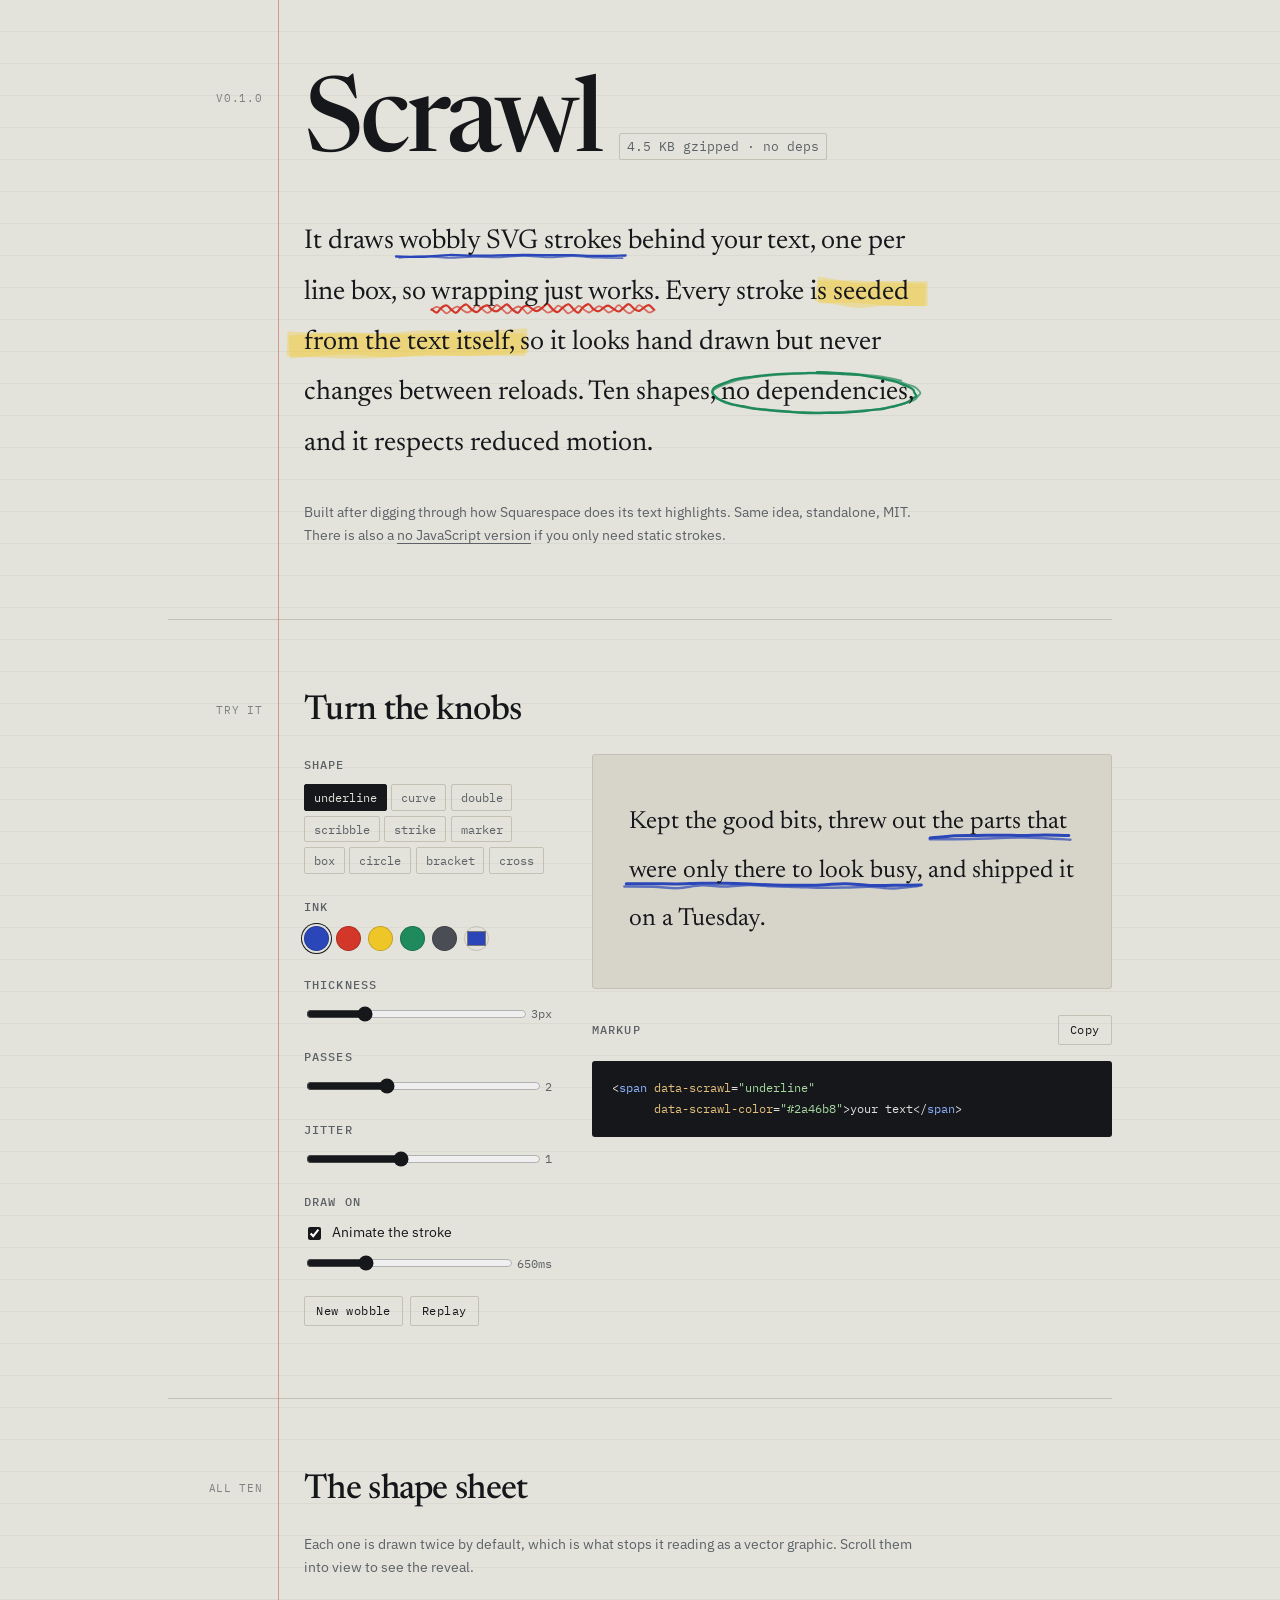
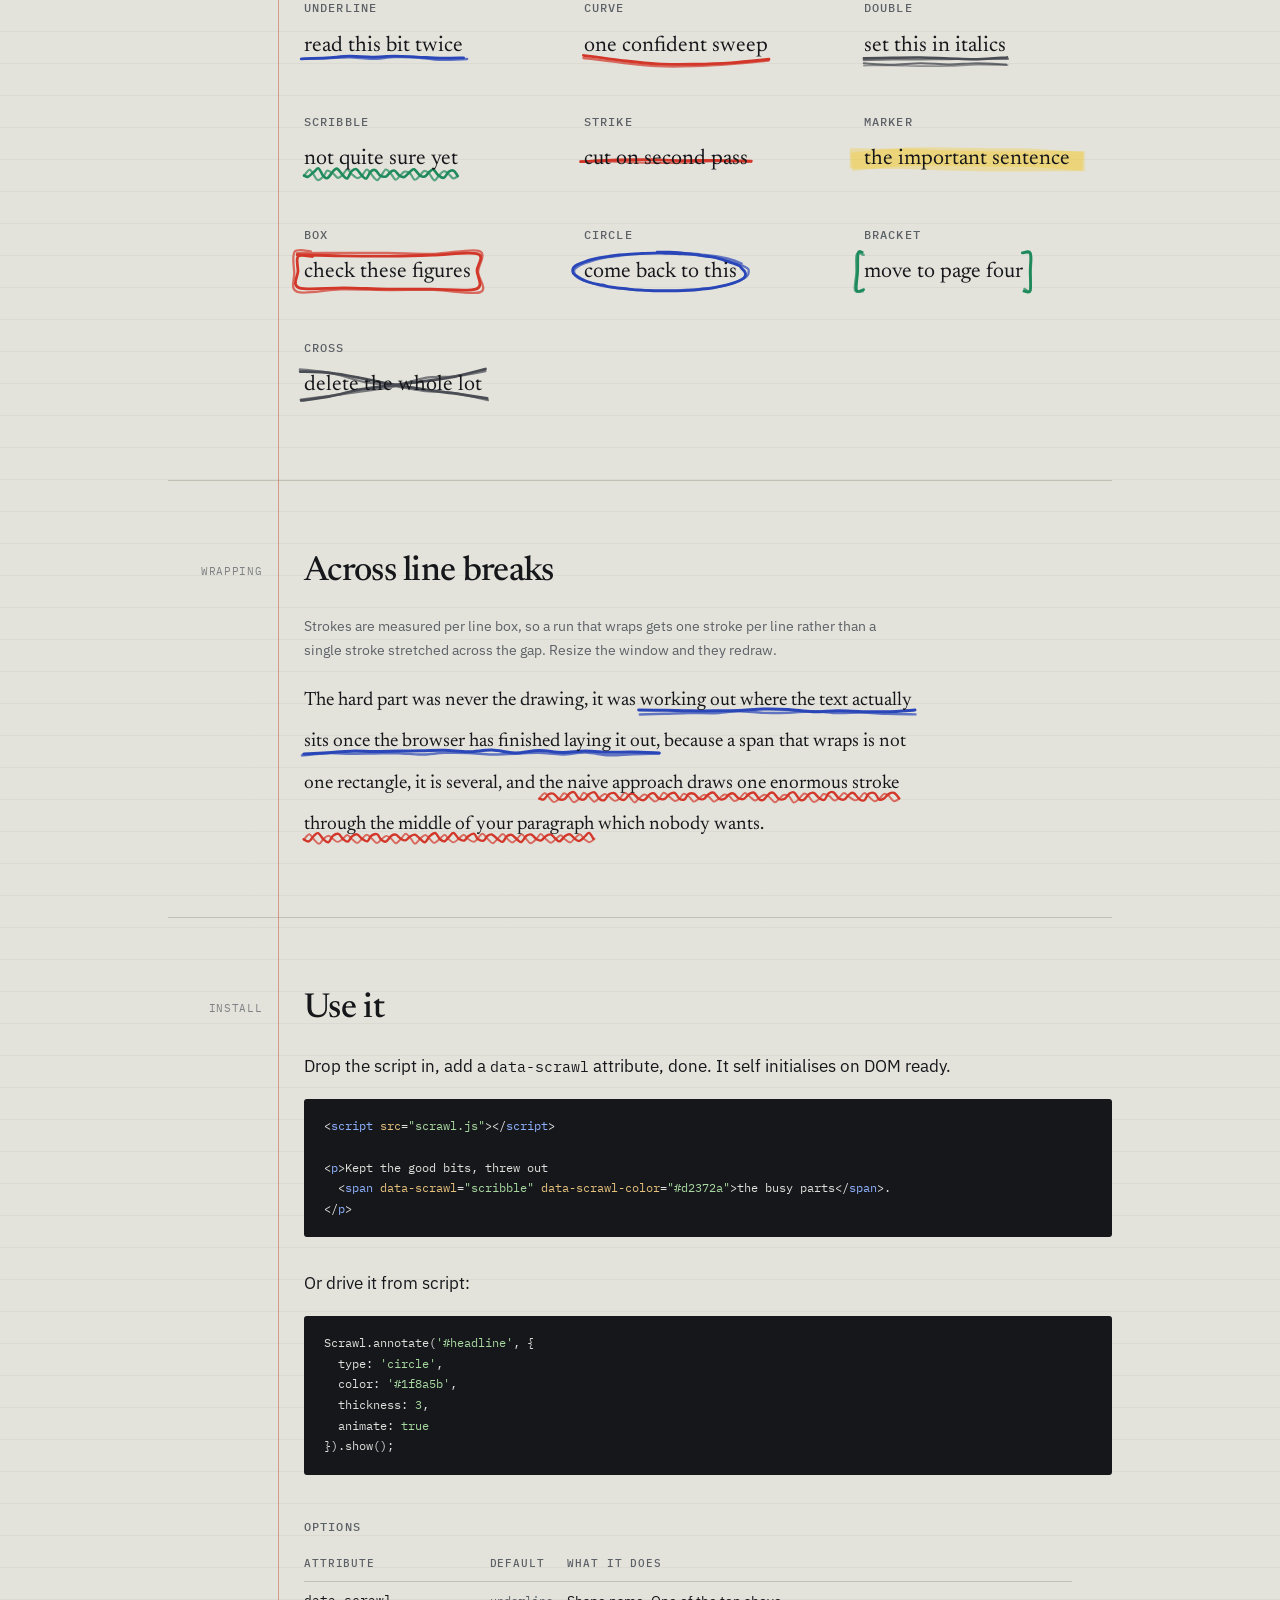
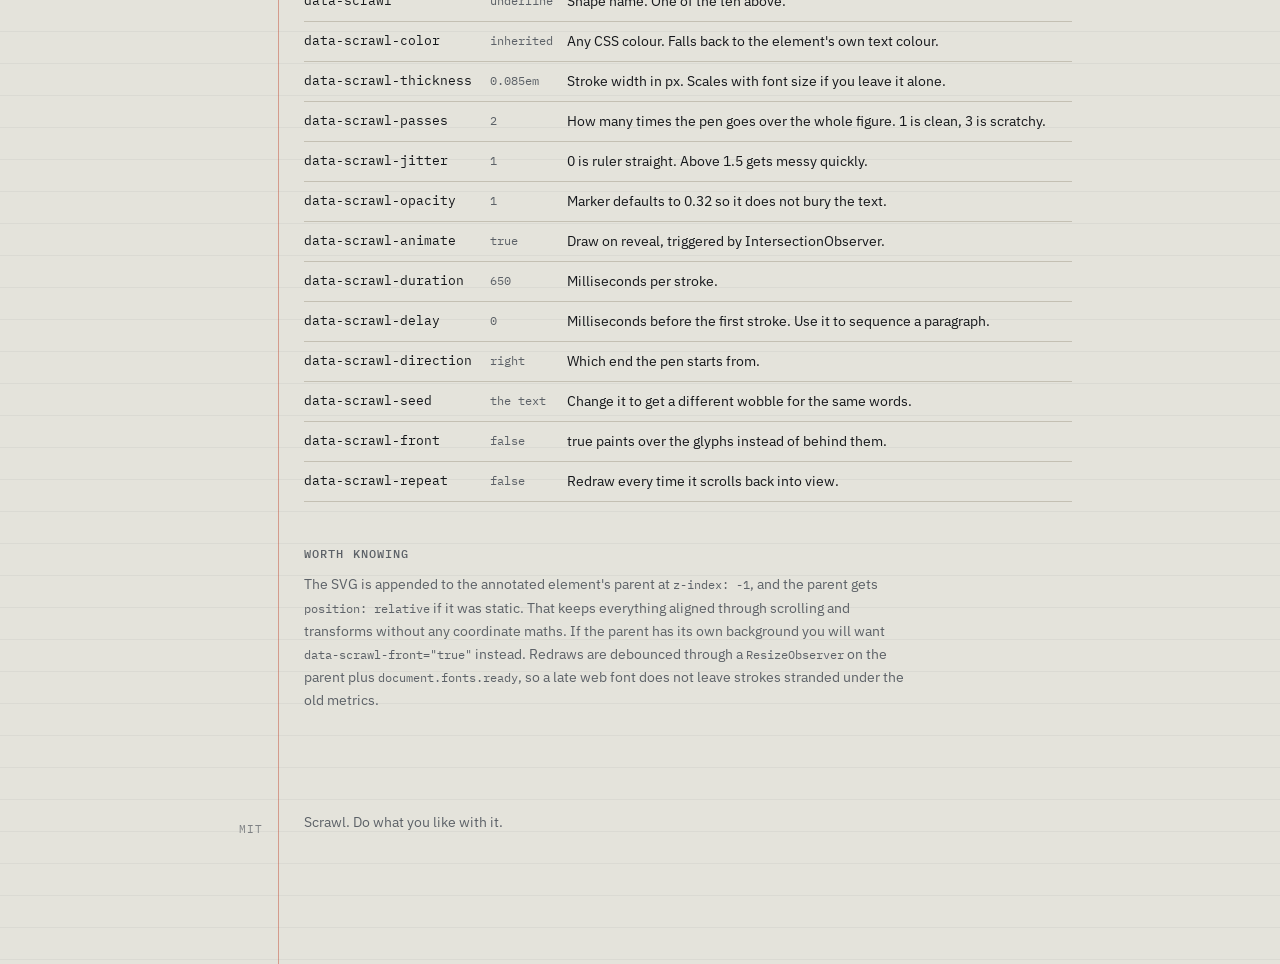
==== index.html @ 737a88b0 "Initial commit" ====
<!doctype html>
<html lang="en-AU">
<head>
<meta charset="utf-8">
<meta name="viewport" content="width=device-width, initial-scale=1">
<title>Scrawl — hand drawn annotations for HTML text</title>
<meta name="description" content="A dependency free library that draws wobbly SVG strokes behind your text. Underlines, scribbles, circles, highlighter marks.">
<link rel="preconnect" href="https://fonts.googleapis.com">
<link rel="preconnect" href="https://fonts.gstatic.com" crossorigin>
<link href="https://fonts.googleapis.com/css2?family=Newsreader:opsz,wght@6..72,400;6..72,500;6..72,600&family=IBM+Plex+Mono:wght@400;500&family=IBM+Plex+Sans:wght@400;500&display=swap" rel="stylesheet">
<style>
  :root {
    --paper:      #e4e3db;
    --paper-deep: #d7d5ca;
    --ink:        #15171b;
    --ink-soft:   #5c6167;
    --rule:       #c4c0b3;
    --margin-red: #c4553f;

    --pen-biro:   #2a46b8;
    --pen-red:    #d2372a;
    --pen-yellow: #efc627;
    --pen-lead:   #4a4e54;
    --pen-green:  #1f8a5b;

    --serif: "Newsreader", Georgia, serif;
    --sans:  "IBM Plex Sans", system-ui, sans-serif;
    --mono:  "IBM Plex Mono", ui-monospace, monospace;

    --gutter: 8.5rem;
  }

  * { box-sizing: border-box; }

  html { -webkit-text-size-adjust: 100%; }

  body {
    margin: 0;
    background: var(--paper);
    color: var(--ink);
    font-family: var(--sans);
    font-size: 17px;
    line-height: 1.65;
    /* Faint horizontal rules, like a pad you would actually write on. */
    background-image: repeating-linear-gradient(
      to bottom, transparent 0, transparent 31px,
      rgba(94, 99, 106, .07) 31px, rgba(94, 99, 106, .07) 32px);
  }

  /* ---- the page: a margin rule with marks to its left, prose to its right */

  .sheet {
    max-width: 62rem;
    margin: 0 auto;
    padding: 0 1.5rem 7rem;
    position: relative;
  }

  .sheet::before {
    content: "";
    position: absolute;
    top: 0; bottom: 0;
    left: calc(1.5rem + var(--gutter) - 1.6rem);
    width: 1px;
    background: var(--margin-red);
    opacity: .5;
  }

  .row { padding-left: var(--gutter); position: relative; }

  /* Margin marks. These are labels a sub-editor would pencil in the gutter,
     so they sit left of the rule and stay quiet. */
  .mark {
    position: absolute;
    left: 0;
    width: calc(var(--gutter) - 2.6rem);
    text-align: right;
    font-family: var(--mono);
    font-size: .69rem;
    letter-spacing: .06em;
    text-transform: uppercase;
    color: var(--ink-soft);
    opacity: .75;
    padding-top: .55rem;
  }

  /* ---- type */

  h1 {
    font-family: var(--serif);
    font-weight: 500;
    font-size: clamp(3.4rem, 11vw, 6.5rem);
    line-height: .92;
    letter-spacing: -.035em;
    margin: 0;
  }

  h2 {
    font-family: var(--serif);
    font-weight: 500;
    font-size: clamp(1.6rem, 3.6vw, 2.15rem);
    letter-spacing: -.02em;
    line-height: 1.15;
    margin: 0 0 1.4rem;
  }

  h3 {
    font-family: var(--mono);
    font-weight: 500;
    font-size: .78rem;
    letter-spacing: .09em;
    text-transform: uppercase;
    color: var(--ink-soft);
    margin: 0 0 .6rem;
  }

  p { margin: 0 0 1.15rem; max-width: 44rem; }

  a { color: inherit; text-underline-offset: .18em; text-decoration-thickness: 1px; }

  code, kbd { font-family: var(--mono); font-size: .88em; }

  .lede {
    font-family: var(--serif);
    font-size: clamp(1.2rem, 2.7vw, 1.5rem);
    line-height: 1.55;
    max-width: 38rem;
  }

  .fine { font-size: .88rem; color: var(--ink-soft); max-width: 38rem; }

  section { padding-top: 4.5rem; }

  hr {
    border: 0;
    border-top: 1px solid var(--rule);
    margin: 4.5rem 0 0;
  }

  /* ---- hero */

  header { padding-top: 5rem; }

  .wordmark { display: flex; align-items: baseline; gap: 1.1rem; flex-wrap: wrap; }

  .ver {
    font-family: var(--mono);
    font-size: .8rem;
    color: var(--ink-soft);
    border: 1px solid var(--rule);
    padding: .1rem .45rem;
    border-radius: 2px;
  }

  .specimen-hero {
    font-family: var(--serif);
    font-size: clamp(1.25rem, 3vw, 1.7rem);
    line-height: 1.85;
    max-width: 40rem;
    margin: 2.6rem 0 2rem;
  }

  /* ---- playground */

  .lab {
    display: grid;
    grid-template-columns: 15.5rem minmax(0, 1fr);
    gap: 2.5rem;
    align-items: start;
  }

  /* A grid track's automatic minimum is min-content, so a wide child drags
     the whole column past the viewport. This is what stops that. */
  .lab > * { min-width: 0; }

  @media (max-width: 60rem) {
    :root { --gutter: 0rem; }
    .sheet::before { display: none; }
    .mark { position: static; width: auto; text-align: left; padding: 0 0 .5rem; }
    .lab { grid-template-columns: minmax(0, 1fr); gap: 1.75rem; }
  }

  fieldset { border: 0; margin: 0 0 1.4rem; padding: 0; }
  legend { padding: 0; }

  .shapes { display: flex; flex-wrap: wrap; gap: .3rem; }

  .shapes button {
    font-family: var(--mono);
    font-size: .74rem;
    padding: .3rem .55rem;
    background: transparent;
    border: 1px solid var(--rule);
    border-radius: 2px;
    color: var(--ink-soft);
    cursor: pointer;
    transition: background .15s, color .15s, border-color .15s;
  }
  .shapes button:hover { border-color: var(--ink-soft); color: var(--ink); }
  .shapes button[aria-pressed="true"] {
    background: var(--ink);
    border-color: var(--ink);
    color: var(--paper);
  }

  .swatches { display: flex; gap: .45rem; align-items: center; }

  .swatches button {
    width: 1.55rem; height: 1.55rem;
    border-radius: 50%;
    border: 1px solid rgba(0,0,0,.18);
    cursor: pointer;
    padding: 0;
    transition: transform .12s;
  }
  .swatches button:hover { transform: scale(1.12); }
  .swatches button[aria-pressed="true"] { box-shadow: 0 0 0 2px var(--paper), 0 0 0 3px var(--ink); }

  input[type="color"] {
    width: 1.55rem; height: 1.55rem; padding: 0;
    border: 1px solid var(--rule); border-radius: 50%;
    background: none; cursor: pointer;
  }

  .slider { display: grid; grid-template-columns: minmax(0, 1fr) auto; gap: .4rem; align-items: center; }
  .slider output { font-family: var(--mono); font-size: .74rem; color: var(--ink-soft); }

  input[type="range"] { width: 100%; min-width: 0; accent-color: var(--ink); }

  .toggle { display: flex; align-items: center; gap: .5rem; font-size: .88rem; }
  .toggle input { accent-color: var(--ink); }

  .btn {
    font-family: var(--mono);
    font-size: .74rem;
    letter-spacing: .04em;
    padding: .4rem .7rem;
    background: transparent;
    border: 1px solid var(--rule);
    border-radius: 2px;
    color: var(--ink);
    cursor: pointer;
  }
  .btn:hover { border-color: var(--ink); }

  .stage {
    background: var(--paper-deep);
    border: 1px solid var(--rule);
    border-radius: 3px;
    padding: 2.75rem 2.25rem;
    min-height: 12rem;
    display: flex;
    align-items: center;
  }

  .specimen {
    font-family: var(--serif);
    font-size: clamp(1.15rem, 2.6vw, 1.55rem);
    line-height: 1.95;
    margin: 0;
  }

  pre {
    font-family: var(--mono);
    overflow-wrap: anywhere;
    font-size: .76rem;
    line-height: 1.7;
    background: var(--ink);
    color: #dfe0dc;
    padding: 1.1rem 1.25rem;
    border-radius: 3px;
    overflow-x: auto;
    margin: 1rem 0 0;
    tab-size: 2;
  }
  pre .tag { color: #8fb2ff; }
  pre .attr { color: #e5c07b; }
  pre .val { color: #a8d8a0; }

  .codehead { display: flex; justify-content: space-between; align-items: center; gap: 1rem; margin-top: 1.6rem; }

  /* ---- shape sheet */

  .sheet-grid {
    display: grid;
    grid-template-columns: repeat(auto-fill, minmax(13rem, 1fr));
    gap: 2.6rem 2rem;
  }

  .swatch-card p {
    font-family: var(--serif);
    font-size: 1.35rem;
    line-height: 2.1;
    margin: .35rem 0 0;
  }

  .swatch-card h3 { margin-bottom: 0; }

  /* ---- wrapping demo */

  .wrap-demo {
    font-family: var(--serif);
    font-size: 1.2rem;
    line-height: 2.15;
    max-width: 38rem;
  }

  /* ---- docs table */

  table { border-collapse: collapse; width: 100%; max-width: 48rem; font-size: .87rem; }
  .table-scroll { overflow-x: auto; }
  th, td { text-align: left; padding: .5rem .8rem .5rem 0; border-bottom: 1px solid var(--rule); vertical-align: top; }
  th { font-family: var(--mono); font-size: .7rem; letter-spacing: .08em; text-transform: uppercase; color: var(--ink-soft); font-weight: 500; }
  td:first-child { font-family: var(--mono); font-size: .8rem; }
  td:nth-child(2) { font-family: var(--mono); font-size: .78rem; color: var(--ink-soft); white-space: nowrap; }

  @media (max-width: 34rem) {
    td:first-child { font-size: .72rem; overflow-wrap: anywhere; }
    th, td { padding-right: .5rem; }
  }

  footer { padding-top: 5rem; font-size: .85rem; color: var(--ink-soft); }

  :focus-visible { outline: 2px solid var(--margin-red); outline-offset: 2px; }

  /* Scoped deliberately. A blanket "* { transition: none }" here would also
     switch off the stroke reveal, which is the thing the page exists to show,
     and the library already handles reduced motion itself. */
  @media (prefers-reduced-motion: reduce) {
    .shapes button, .swatches button, .btn { transition: none; }
  }

  .notice {
    font-size: .8rem;
    line-height: 1.5;
    color: var(--ink-soft);
    border-left: 2px solid var(--margin-red);
    padding: .1rem 0 .1rem .6rem;
    margin: .6rem 0 0;
  }
</style>
</head>
<body>
<div class="sheet">

  <header class="row">
    <div class="mark">v0.1.0</div>
    <div class="wordmark">
      <h1>Scrawl</h1>
      <span class="ver">4.5&nbsp;KB gzipped · no deps</span>
    </div>

    <p class="specimen-hero">
      It draws <span data-scrawl="underline" data-scrawl-color="#2a46b8" data-scrawl-delay="300">wobbly SVG strokes</span>
      behind your text, one per line box, so
      <span data-scrawl="scribble" data-scrawl-color="#d2372a" data-scrawl-delay="1100">wrapping just works</span>.
      Every stroke is <span data-scrawl="marker" data-scrawl-color="#efc627" data-scrawl-delay="2000">seeded from the text itself</span>,
      so it looks hand drawn but never changes between reloads. Ten shapes,
      <span data-scrawl="circle" data-scrawl-color="#1f8a5b" data-scrawl-delay="2900">no dependencies</span>,
      and it respects reduced motion.
    </p>

    <p class="fine">
      Built after digging through how Squarespace does its text highlights. Same idea,
      standalone, MIT. There is also a
      <a href="css-only.html">no JavaScript version</a> if you only need static strokes.
    </p>
  </header>

  <hr>

  <section class="row" id="playground">
    <div class="mark">try it</div>
    <h2>Turn the knobs</h2>

    <div class="lab">
      <div class="controls">
        <fieldset>
          <legend><h3>Shape</h3></legend>
          <div class="shapes" id="shapes"></div>
        </fieldset>

        <fieldset>
          <legend><h3>Ink</h3></legend>
          <div class="swatches" id="swatches">
            <button type="button" data-color="#2a46b8" style="background:#2a46b8" aria-label="Biro blue" aria-pressed="true"></button>
            <button type="button" data-color="#d2372a" style="background:#d2372a" aria-label="Proof red" aria-pressed="false"></button>
            <button type="button" data-color="#efc627" style="background:#efc627" aria-label="Highlighter" aria-pressed="false"></button>
            <button type="button" data-color="#1f8a5b" style="background:#1f8a5b" aria-label="Felt green" aria-pressed="false"></button>
            <button type="button" data-color="#4a4e54" style="background:#4a4e54" aria-label="Graphite" aria-pressed="false"></button>
            <input type="color" id="custom" value="#2a46b8" aria-label="Custom ink">
          </div>
        </fieldset>

        <fieldset>
          <legend><h3>Thickness</h3></legend>
          <div class="slider">
            <input type="range" id="thickness" min="1" max="9" step="0.5" value="3">
            <output for="thickness" id="thicknessOut">3px</output>
          </div>
        </fieldset>

        <fieldset>
          <legend><h3>Passes</h3></legend>
          <div class="slider">
            <input type="range" id="passes" min="1" max="4" step="1" value="2">
            <output for="passes" id="passesOut">2</output>
          </div>
        </fieldset>

        <fieldset>
          <legend><h3>Jitter</h3></legend>
          <div class="slider">
            <input type="range" id="jitter" min="0" max="2.5" step="0.1" value="1">
            <output for="jitter" id="jitterOut">1</output>
          </div>
        </fieldset>

        <fieldset>
          <legend><h3>Draw on</h3></legend>
          <label class="toggle"><input type="checkbox" id="animate" checked> Animate the stroke</label>
          <div class="slider" style="margin-top:.55rem">
            <input type="range" id="duration" min="150" max="2000" step="50" value="650">
            <output for="duration" id="durationOut">650ms</output>
          </div>
          <p class="notice" id="rmNotice" hidden>
            Your system is set to reduce motion, so strokes paint instantly.
            <label class="toggle" style="margin-top:.35rem">
              <input type="checkbox" id="rmOverride"> Play it anyway
            </label>
          </p>
        </fieldset>

        <div style="display:flex;gap:.4rem;flex-wrap:wrap">
          <button class="btn" id="reroll">New wobble</button>
          <button class="btn" id="replay">Replay</button>
        </div>
      </div>

      <div>
        <div class="stage">
          <p class="specimen">
            Kept the good bits, threw out <span id="target">the parts that were only there to look busy</span>,
            and shipped it on a Tuesday.
          </p>
        </div>

        <div class="codehead">
          <h3 style="margin:0">Markup</h3>
          <button class="btn" id="copy">Copy</button>
        </div>
        <pre id="code"></pre>
      </div>
    </div>
  </section>

  <hr>

  <section class="row" id="shapes-sheet">
    <div class="mark">all ten</div>
    <h2>The shape sheet</h2>
    <p class="fine">Each one is drawn twice by default, which is what stops it reading as a vector graphic. Scroll them into view to see the reveal.</p>
    <div class="sheet-grid" id="grid"></div>
  </section>

  <hr>

  <section class="row">
    <div class="mark">wrapping</div>
    <h2>Across line breaks</h2>
    <p class="fine">Strokes are measured per line box, so a run that wraps gets one stroke per line rather than a single stroke stretched across the gap. Resize the window and they redraw.</p>
    <p class="wrap-demo">
      The hard part was never the drawing, it was
      <span data-scrawl="underline" data-scrawl-color="#2a46b8" data-scrawl-thickness="3">working out where the text actually sits once the browser has finished laying it out</span>,
      because a span that wraps is not one rectangle, it is several, and
      <span data-scrawl="scribble" data-scrawl-color="#d2372a" data-scrawl-thickness="2.5">the naive approach draws one enormous stroke through the middle of your paragraph</span>
      which nobody wants.
    </p>
  </section>

  <hr>

  <section class="row">
    <div class="mark">install</div>
    <h2>Use it</h2>

    <p>Drop the script in, add a <code>data-scrawl</code> attribute, done. It self initialises on DOM ready.</p>

<pre>&lt;<span class="tag">script</span> <span class="attr">src</span>=<span class="val">"scrawl.js"</span>&gt;&lt;/<span class="tag">script</span>&gt;

&lt;<span class="tag">p</span>&gt;Kept the good bits, threw out
  &lt;<span class="tag">span</span> <span class="attr">data-scrawl</span>=<span class="val">"scribble"</span> <span class="attr">data-scrawl-color</span>=<span class="val">"#d2372a"</span>&gt;the busy parts&lt;/<span class="tag">span</span>&gt;.
&lt;/<span class="tag">p</span>&gt;</pre>

    <p style="margin-top:2rem">Or drive it from script:</p>

<pre>Scrawl.annotate(<span class="val">'#headline'</span>, {
  type: <span class="val">'circle'</span>,
  color: <span class="val">'#1f8a5b'</span>,
  thickness: <span class="val">3</span>,
  animate: <span class="val">true</span>
}).show();</pre>

    <h3 style="margin-top:2.6rem">Options</h3>
    <table>
      <thead><tr><th>Attribute</th><th>Default</th><th>What it does</th></tr></thead>
      <tbody>
        <tr><td>data-scrawl</td><td>underline</td><td>Shape name. One of the ten above.</td></tr>
        <tr><td>data-scrawl-color</td><td>inherited</td><td>Any CSS colour. Falls back to the element's own text colour.</td></tr>
        <tr><td>data-scrawl-thickness</td><td>0.085em</td><td>Stroke width in px. Scales with font size if you leave it alone.</td></tr>
        <tr><td>data-scrawl-passes</td><td>2</td><td>How many times the pen goes over the whole figure. 1 is clean, 3 is scratchy.</td></tr>
        <tr><td>data-scrawl-jitter</td><td>1</td><td>0 is ruler straight. Above 1.5 gets messy quickly.</td></tr>
        <tr><td>data-scrawl-opacity</td><td>1</td><td>Marker defaults to 0.32 so it does not bury the text.</td></tr>
        <tr><td>data-scrawl-animate</td><td>true</td><td>Draw on reveal, triggered by IntersectionObserver.</td></tr>
        <tr><td>data-scrawl-duration</td><td>650</td><td>Milliseconds per stroke.</td></tr>
        <tr><td>data-scrawl-delay</td><td>0</td><td>Milliseconds before the first stroke. Use it to sequence a paragraph.</td></tr>
        <tr><td>data-scrawl-direction</td><td>right</td><td>Which end the pen starts from.</td></tr>
        <tr><td>data-scrawl-seed</td><td>the text</td><td>Change it to get a different wobble for the same words.</td></tr>
        <tr><td>data-scrawl-front</td><td>false</td><td>true paints over the glyphs instead of behind them.</td></tr>
        <tr><td>data-scrawl-repeat</td><td>false</td><td>Redraw every time it scrolls back into view.</td></tr>
      </tbody>
    </table>

    <h3 style="margin-top:2.6rem">Worth knowing</h3>
    <p class="fine">
      The SVG is appended to the annotated element's parent at <code>z-index: -1</code>, and the parent
      gets <code>position: relative</code> if it was static. That keeps everything aligned through scrolling
      and transforms without any coordinate maths. If the parent has its own background you will want
      <code>data-scrawl-front="true"</code> instead. Redraws are debounced through a
      <code>ResizeObserver</code> on the parent plus <code>document.fonts.ready</code>, so a late web font
      does not leave strokes stranded under the old metrics.
    </p>
  </section>

  <footer class="row">
    <div class="mark">MIT</div>
    <p>Scrawl. Do what you like with it.</p>
  </footer>

</div>

<script src="scrawl.js"></script>
<script>
(function () {
  'use strict';

  var state = {
    type: 'underline',
    color: '#2a46b8',
    thickness: 3,
    passes: 2,
    jitter: 1,
    animate: true,
    duration: 650,
    seed: null,
    respectReducedMotion: true
  };

  var target = document.getElementById('target');
  var inst = null;

  function build(animate) {
    if (inst) inst.remove();
    inst = Scrawl.annotate(target, {
      type: state.type,
      color: state.color,
      thickness: state.thickness,
      passes: state.passes,
      jitter: state.jitter,
      animate: state.animate,
      duration: state.duration,
      seed: state.seed,
      respectReducedMotion: state.respectReducedMotion
    });
    inst.show(animate !== false);
    writeCode();
  }

  function esc(s) {
    return String(s).replace(/&/g, '&amp;').replace(/</g, '&lt;').replace(/>/g, '&gt;');
  }

  function writeCode() {
    var attrs = [['data-scrawl', state.type], ['data-scrawl-color', state.color]];
    if (state.thickness !== 3) attrs.push(['data-scrawl-thickness', state.thickness]);
    if (state.passes !== 2) attrs.push(['data-scrawl-passes', state.passes]);
    if (state.jitter !== 1) attrs.push(['data-scrawl-jitter', state.jitter]);
    if (!state.animate) attrs.push(['data-scrawl-animate', 'false']);
    else if (state.duration !== 650) attrs.push(['data-scrawl-duration', state.duration]);
    if (state.seed != null) attrs.push(['data-scrawl-seed', state.seed]);

    var pad = '\n      ';
    var html = '&lt;<span class="tag">span</span> ' + attrs.map(function (a, i) {
      return (i ? pad : '') + '<span class="attr">' + a[0] + '</span>=<span class="val">"' + esc(a[1]) + '"</span>';
    }).join('') + '&gt;your text&lt;/<span class="tag">span</span>&gt;';

    document.getElementById('code').innerHTML = html;
  }

  function plainCode() {
    return document.getElementById('code').textContent;
  }

  /* shape buttons */
  var shapeWrap = document.getElementById('shapes');
  Scrawl.shapes.forEach(function (name) {
    var b = document.createElement('button');
    b.type = 'button';
    b.textContent = name;
    b.setAttribute('aria-pressed', name === state.type ? 'true' : 'false');
    b.addEventListener('click', function () {
      state.type = name;
      Array.prototype.forEach.call(shapeWrap.children, function (c) {
        c.setAttribute('aria-pressed', c === b ? 'true' : 'false');
      });
      build(true);
    });
    shapeWrap.appendChild(b);
  });

  /* ink swatches */
  var swatchWrap = document.getElementById('swatches');
  var custom = document.getElementById('custom');
  Array.prototype.forEach.call(swatchWrap.querySelectorAll('button'), function (b) {
    b.addEventListener('click', function () {
      state.color = b.dataset.color;
      custom.value = b.dataset.color;
      Array.prototype.forEach.call(swatchWrap.querySelectorAll('button'), function (c) {
        c.setAttribute('aria-pressed', c === b ? 'true' : 'false');
      });
      build(true);
    });
  });
  custom.addEventListener('input', function () {
    state.color = custom.value;
    Array.prototype.forEach.call(swatchWrap.querySelectorAll('button'), function (c) {
      c.setAttribute('aria-pressed', 'false');
    });
    build(false);
  });

  /* sliders */
  function slider(id, key, fmt) {
    var el = document.getElementById(id);
    var out = document.getElementById(id + 'Out');
    out.textContent = fmt(el.value);
    /* Repaint statically while dragging so it does not strobe, then replay
       the reveal once the handle is released. */
    el.addEventListener('input', function () {
      state[key] = parseFloat(el.value);
      out.textContent = fmt(el.value);
      build(false);
    });
    el.addEventListener('change', function () { build(true); });
  }
  slider('thickness', 'thickness', function (v) { return v + 'px'; });
  slider('passes', 'passes', function (v) { return v; });
  slider('jitter', 'jitter', function (v) { return v; });
  slider('duration', 'duration', function (v) { return v + 'ms'; });

  document.getElementById('animate').addEventListener('change', function () {
    state.animate = this.checked;
    build(this.checked);
  });

  document.getElementById('reroll').addEventListener('click', function () {
    state.seed = Math.floor(Math.random() * 1e6);
    build(true);
  });

  document.getElementById('replay').addEventListener('click', function () { build(true); });

  /* Surface reduced motion rather than silently doing nothing, which just
     looks like the animation is broken. */
  var reduced = window.matchMedia && window.matchMedia('(prefers-reduced-motion: reduce)');
  var notice = document.getElementById('rmNotice');
  var override = document.getElementById('rmOverride');
  function syncReduced() {
    notice.hidden = !(reduced && reduced.matches);
    if (notice.hidden) { override.checked = false; state.respectReducedMotion = true; }
  }
  if (reduced) {
    syncReduced();
    if (reduced.addEventListener) reduced.addEventListener('change', function () { syncReduced(); build(false); });
  }
  override.addEventListener('change', function () {
    state.respectReducedMotion = !this.checked;
    build(true);
  });

  document.getElementById('copy').addEventListener('click', function () {
    var btn = this;
    var text = plainCode();
    var done = function () {
      btn.textContent = 'Copied';
      setTimeout(function () { btn.textContent = 'Copy'; }, 1400);
    };
    if (navigator.clipboard && navigator.clipboard.writeText) {
      navigator.clipboard.writeText(text).then(done, function () { btn.textContent = 'Select it manually'; });
    } else {
      done();
    }
  });

  /* the shape sheet */
  var PHRASES = {
    underline: 'read this bit twice',
    curve: 'one confident sweep',
    double: 'set this in italics',
    scribble: 'not quite sure yet',
    strike: 'cut on second pass',
    marker: 'the important sentence',
    box: 'check these figures',
    circle: 'come back to this',
    bracket: 'move to page four',
    cross: 'delete the whole lot'
  };
  var INKS = {
    underline: '#2a46b8', curve: '#d2372a', double: '#4a4e54', scribble: '#1f8a5b',
    strike: '#d2372a', marker: '#efc627', box: '#d2372a', circle: '#2a46b8',
    bracket: '#1f8a5b', cross: '#4a4e54'
  };

  var grid = document.getElementById('grid');
  Scrawl.shapes.forEach(function (name, i) {
    var card = document.createElement('div');
    card.className = 'swatch-card';
    var ink = INKS[name];
    card.innerHTML = '<h3>' + name + '</h3><p><span data-scrawl="' + name +
      '" data-scrawl-color="' + ink + '" data-scrawl-thickness="2.8">' +
      PHRASES[name] + '</span></p>';
    grid.appendChild(card);
  });

  /* everything with data-scrawl gets picked up here, including the cards
     we just built and the marked up prose in the hero */
  Scrawl.init();
  build(true);
})();
</script>
</body>
</html>
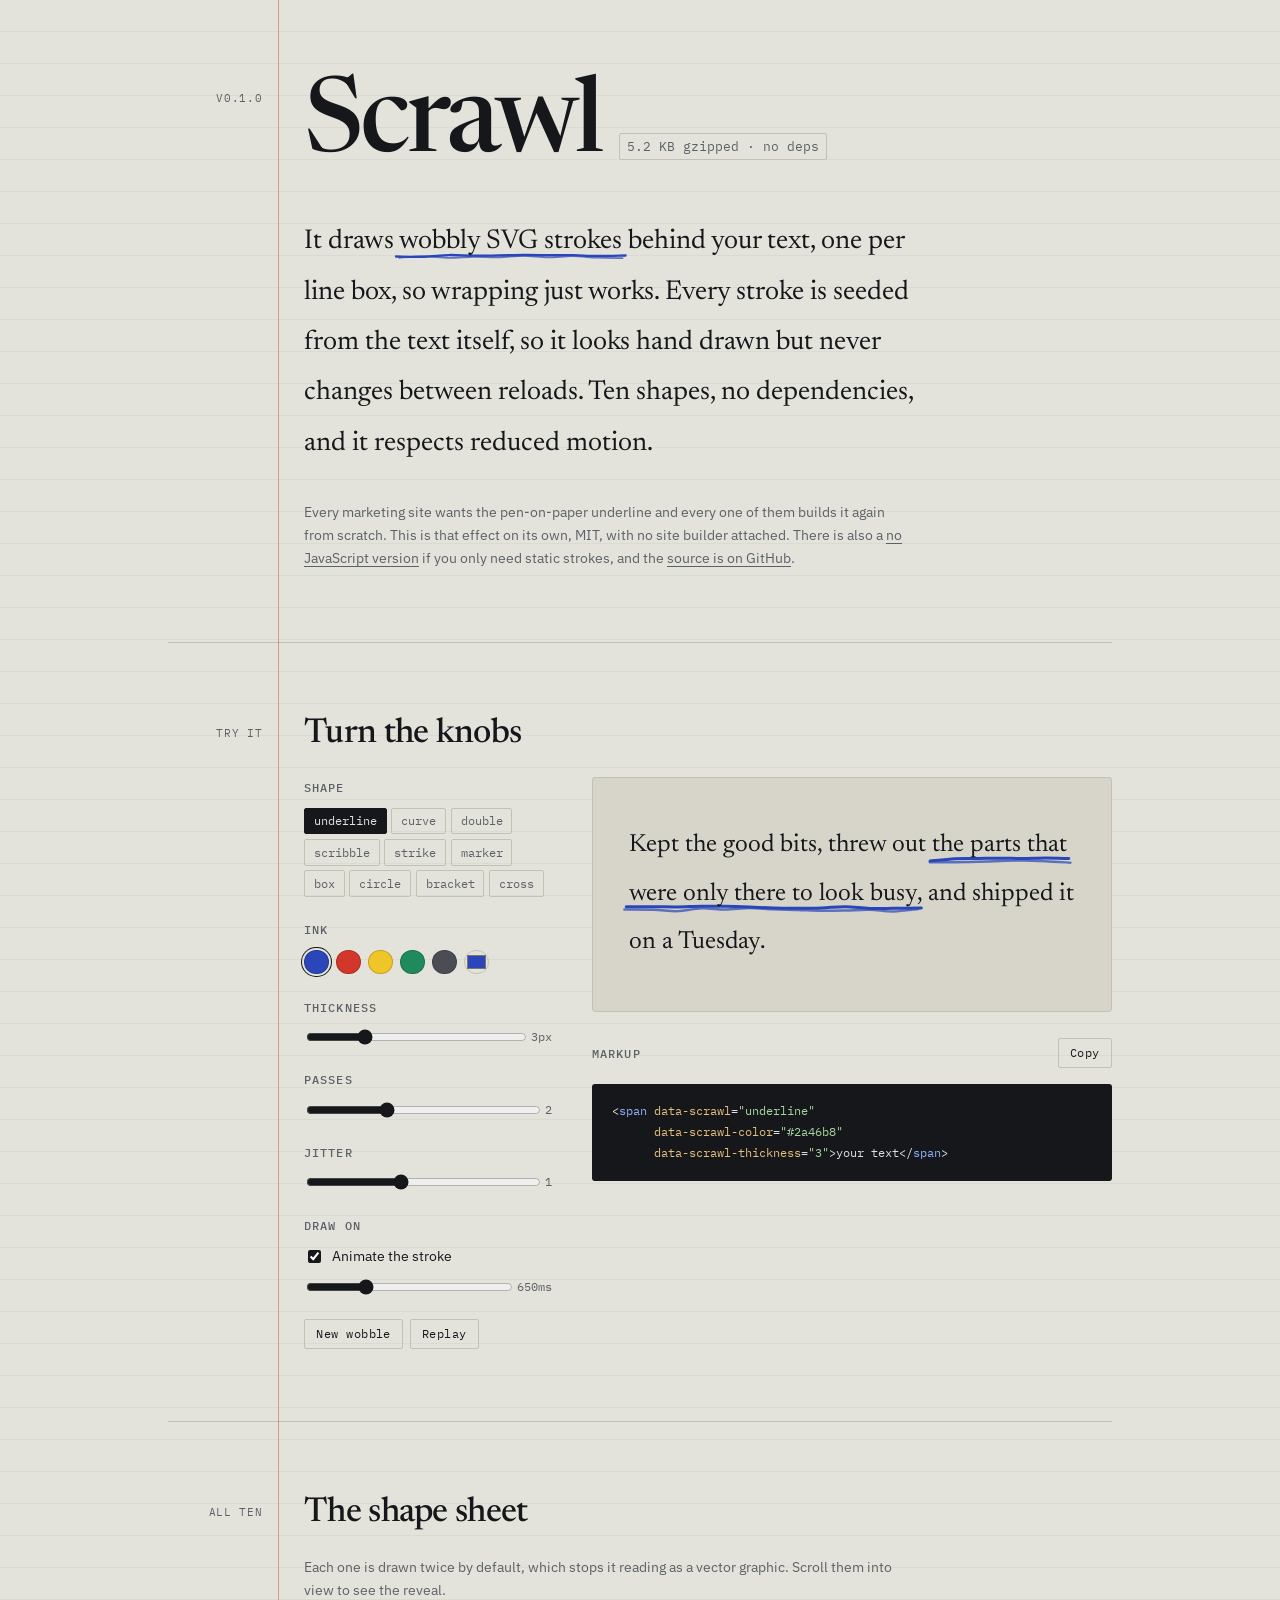
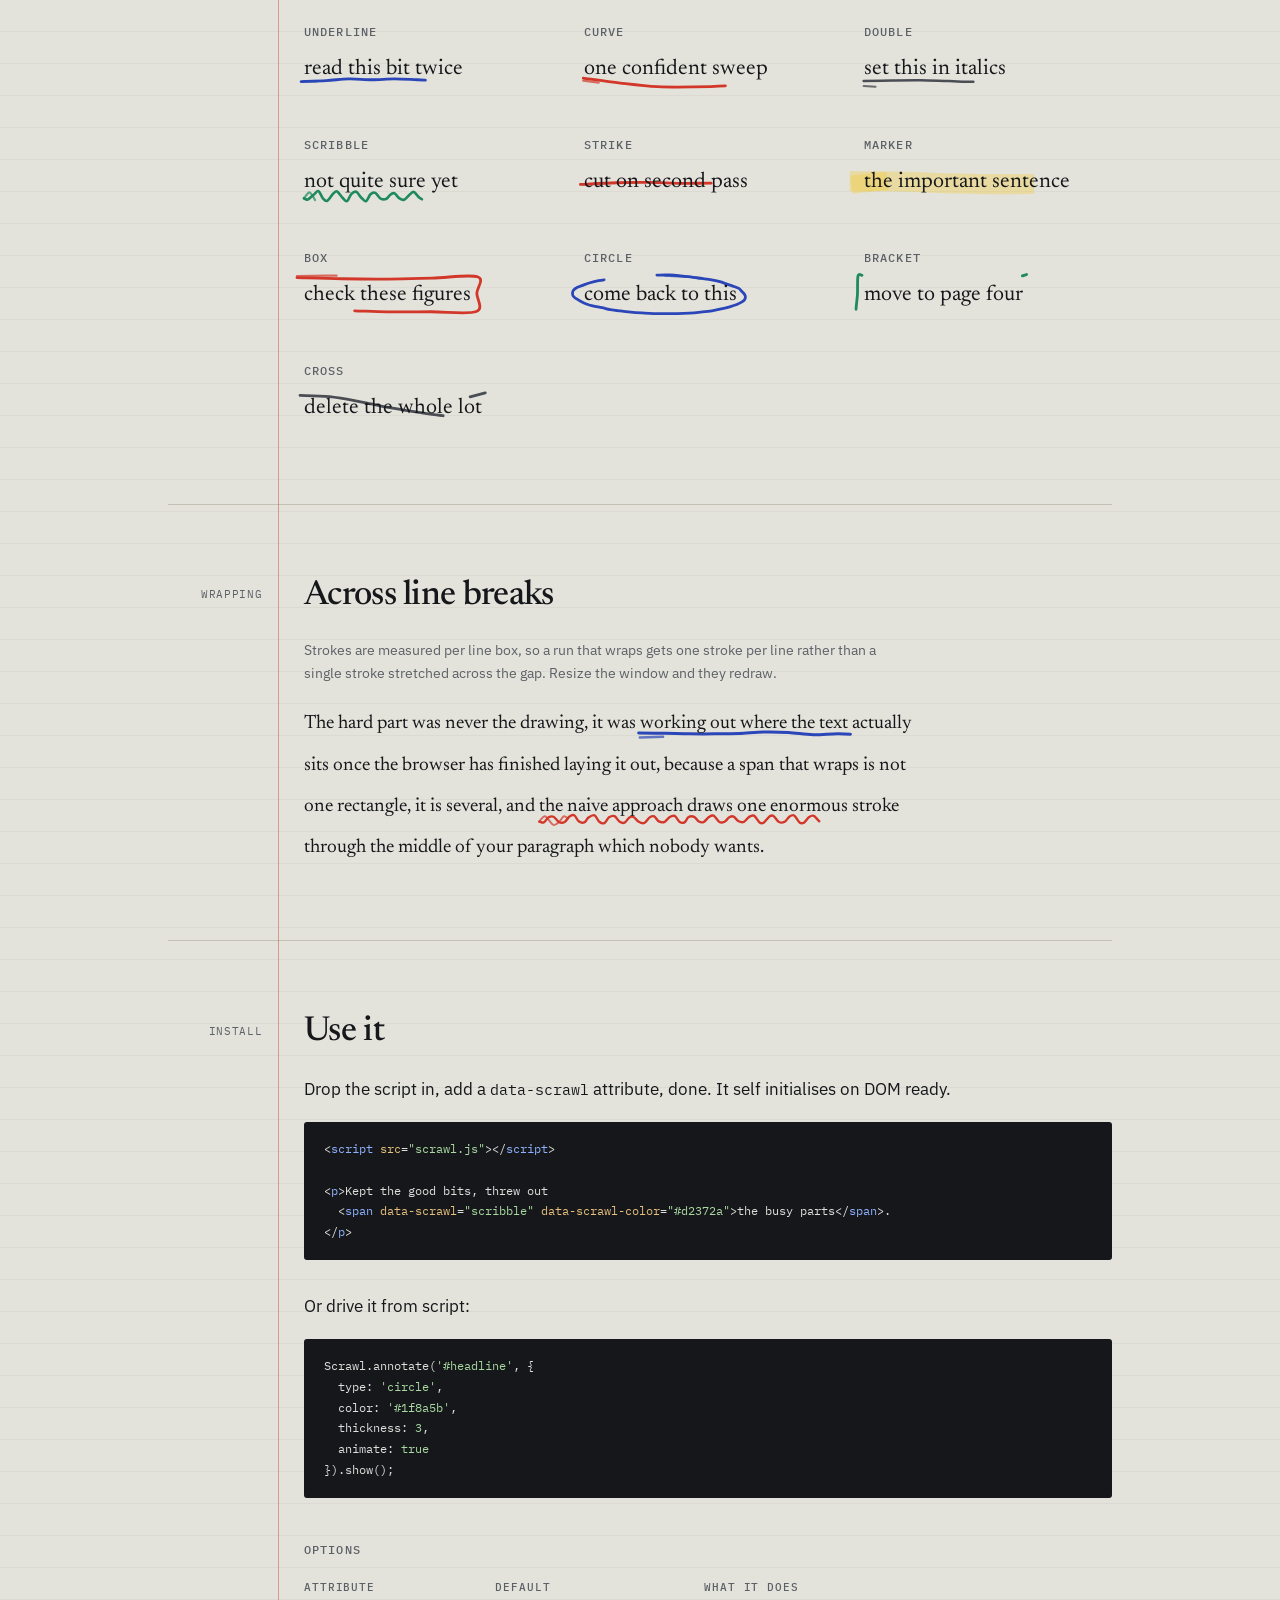
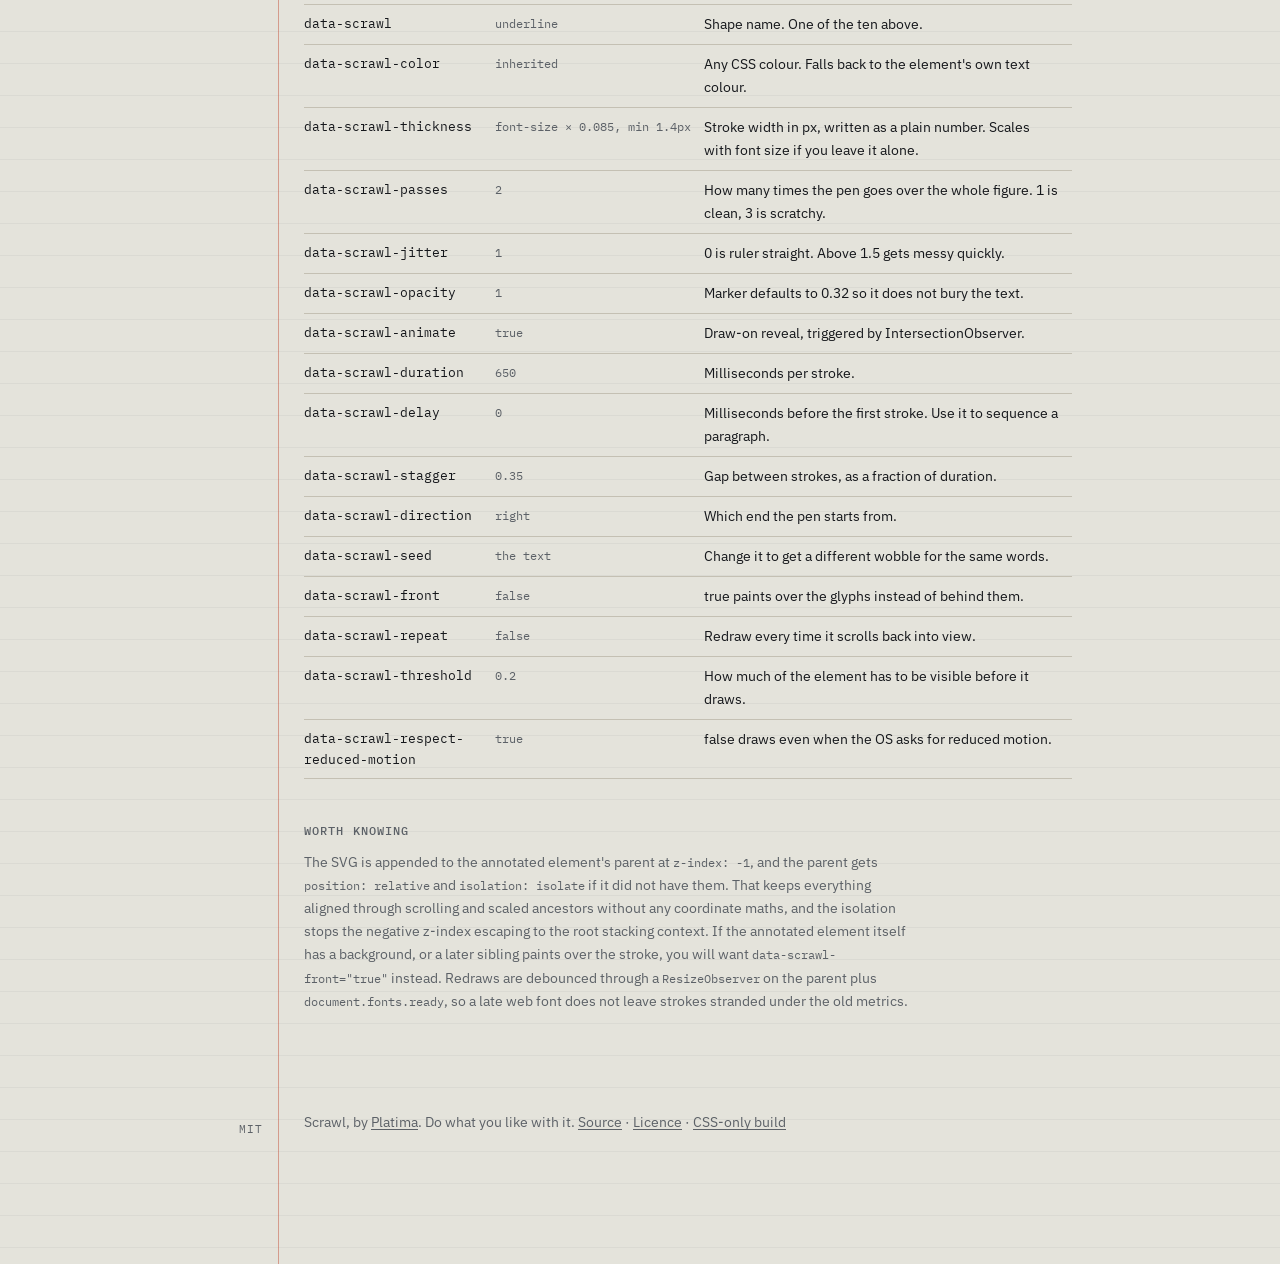
==== commit 3e803919: "Fix reveal, teardown and input handling; correct the docs Lifecycle and correctness:  - refresh() co" ====
--- a/index.html
+++ b/index.html
@@ -5,6 +5,15 @@
 <meta name="viewport" content="width=device-width, initial-scale=1">
 <title>Scrawl — hand drawn annotations for HTML text</title>
 <meta name="description" content="A dependency free library that draws wobbly SVG strokes behind your text. Underlines, scribbles, circles, highlighter marks.">
+<link rel="canonical" href="https://platima.github.io/scrawl/">
+<meta property="og:type" content="website">
+<meta property="og:url" content="https://platima.github.io/scrawl/">
+<meta property="og:title" content="Scrawl — hand drawn annotations for HTML text">
+<meta property="og:description" content="Wobbly SVG strokes behind your text. Ten shapes, no dependencies, 5.2 KB gzipped.">
+<meta property="og:image" content="https://platima.github.io/scrawl/screenshots/shapes.png">
+<meta name="twitter:card" content="summary_large_image">
+<!-- The wordmark's own underline, so the tab needs no extra request. -->
+<link rel="icon" href="data:image/svg+xml,<svg xmlns='http://www.w3.org/2000/svg' viewBox='0 0 32 32'><path d='M4 21 C10 17.5 15 24 21 19.5 S27 18 29 21' fill='none' stroke='%232a46b8' stroke-width='4' stroke-linecap='round'/></svg>">
 <link rel="preconnect" href="https://fonts.googleapis.com">
 <link rel="preconnect" href="https://fonts.gstatic.com" crossorigin>
 <link href="https://fonts.googleapis.com/css2?family=Newsreader:opsz,wght@6..72,400;6..72,500;6..72,600&family=IBM+Plex+Mono:wght@400;500&family=IBM+Plex+Sans:wght@400;500&display=swap" rel="stylesheet">
@@ -80,7 +89,6 @@
     letter-spacing: .06em;
     text-transform: uppercase;
     color: var(--ink-soft);
-    opacity: .75;
     padding-top: .55rem;
   }
 
@@ -170,7 +178,7 @@
   }
 
   /* A grid track's automatic minimum is min-content, so a wide child drags
-     the whole column past the viewport. This is what stops that. */
+     the whole column past the viewport. This stops that. */
   .lab > * { min-width: 0; }
 
   @media (max-width: 60rem) {
@@ -347,7 +355,7 @@
     <div class="mark">v0.1.0</div>
     <div class="wordmark">
       <h1>Scrawl</h1>
-      <span class="ver">4.5&nbsp;KB gzipped · no deps</span>
+      <span class="ver">5.2&nbsp;KB gzipped · no deps</span>
     </div>
 
     <p class="specimen-hero">
@@ -361,9 +369,11 @@
     </p>
 
     <p class="fine">
-      Built after digging through how Squarespace does its text highlights. Same idea,
-      standalone, MIT. There is also a
-      <a href="css-only.html">no JavaScript version</a> if you only need static strokes.
+      Every marketing site wants the pen-on-paper underline and every one of them
+      builds it again from scratch. This is that effect on its own, MIT, with no
+      site builder attached. There is also a
+      <a href="css-only.html">no JavaScript version</a> if you only need static
+      strokes, and the <a href="https://github.com/platima/scrawl">source is on GitHub</a>.
     </p>
   </header>
 
@@ -395,7 +405,7 @@
         <fieldset>
           <legend><h3>Thickness</h3></legend>
           <div class="slider">
-            <input type="range" id="thickness" min="1" max="9" step="0.5" value="3">
+            <input type="range" id="thickness" min="1" max="9" step="0.5" value="3" aria-label="Thickness in pixels">
             <output for="thickness" id="thicknessOut">3px</output>
           </div>
         </fieldset>
@@ -403,7 +413,7 @@
         <fieldset>
           <legend><h3>Passes</h3></legend>
           <div class="slider">
-            <input type="range" id="passes" min="1" max="4" step="1" value="2">
+            <input type="range" id="passes" min="1" max="4" step="1" value="2" aria-label="Passes">
             <output for="passes" id="passesOut">2</output>
           </div>
         </fieldset>
@@ -411,7 +421,7 @@
         <fieldset>
           <legend><h3>Jitter</h3></legend>
           <div class="slider">
-            <input type="range" id="jitter" min="0" max="2.5" step="0.1" value="1">
+            <input type="range" id="jitter" min="0" max="2.5" step="0.1" value="1" aria-label="Jitter">
             <output for="jitter" id="jitterOut">1</output>
           </div>
         </fieldset>
@@ -420,7 +430,7 @@
           <legend><h3>Draw on</h3></legend>
           <label class="toggle"><input type="checkbox" id="animate" checked> Animate the stroke</label>
           <div class="slider" style="margin-top:.55rem">
-            <input type="range" id="duration" min="150" max="2000" step="50" value="650">
+            <input type="range" id="duration" min="150" max="2000" step="50" value="650" aria-label="Draw duration in milliseconds">
             <output for="duration" id="durationOut">650ms</output>
           </div>
           <p class="notice" id="rmNotice" hidden>
@@ -459,7 +469,7 @@
   <section class="row" id="shapes-sheet">
     <div class="mark">all ten</div>
     <h2>The shape sheet</h2>
-    <p class="fine">Each one is drawn twice by default, which is what stops it reading as a vector graphic. Scroll them into view to see the reveal.</p>
+    <p class="fine">Each one is drawn twice by default, which stops it reading as a vector graphic. Scroll them into view to see the reveal.</p>
     <div class="sheet-grid" id="grid"></div>
   </section>
 
@@ -502,30 +512,37 @@
 }).show();</pre>
 
     <h3 style="margin-top:2.6rem">Options</h3>
+    <div class="table-scroll">
     <table>
       <thead><tr><th>Attribute</th><th>Default</th><th>What it does</th></tr></thead>
       <tbody>
         <tr><td>data-scrawl</td><td>underline</td><td>Shape name. One of the ten above.</td></tr>
         <tr><td>data-scrawl-color</td><td>inherited</td><td>Any CSS colour. Falls back to the element's own text colour.</td></tr>
-        <tr><td>data-scrawl-thickness</td><td>0.085em</td><td>Stroke width in px. Scales with font size if you leave it alone.</td></tr>
+        <tr><td>data-scrawl-thickness</td><td>font-size × 0.085, min 1.4px</td><td>Stroke width in px, written as a plain number. Scales with font size if you leave it alone.</td></tr>
         <tr><td>data-scrawl-passes</td><td>2</td><td>How many times the pen goes over the whole figure. 1 is clean, 3 is scratchy.</td></tr>
         <tr><td>data-scrawl-jitter</td><td>1</td><td>0 is ruler straight. Above 1.5 gets messy quickly.</td></tr>
         <tr><td>data-scrawl-opacity</td><td>1</td><td>Marker defaults to 0.32 so it does not bury the text.</td></tr>
-        <tr><td>data-scrawl-animate</td><td>true</td><td>Draw on reveal, triggered by IntersectionObserver.</td></tr>
+        <tr><td>data-scrawl-animate</td><td>true</td><td>Draw-on reveal, triggered by IntersectionObserver.</td></tr>
         <tr><td>data-scrawl-duration</td><td>650</td><td>Milliseconds per stroke.</td></tr>
         <tr><td>data-scrawl-delay</td><td>0</td><td>Milliseconds before the first stroke. Use it to sequence a paragraph.</td></tr>
+        <tr><td>data-scrawl-stagger</td><td>0.35</td><td>Gap between strokes, as a fraction of duration.</td></tr>
         <tr><td>data-scrawl-direction</td><td>right</td><td>Which end the pen starts from.</td></tr>
         <tr><td>data-scrawl-seed</td><td>the text</td><td>Change it to get a different wobble for the same words.</td></tr>
         <tr><td>data-scrawl-front</td><td>false</td><td>true paints over the glyphs instead of behind them.</td></tr>
         <tr><td>data-scrawl-repeat</td><td>false</td><td>Redraw every time it scrolls back into view.</td></tr>
+        <tr><td>data-scrawl-threshold</td><td>0.2</td><td>How much of the element has to be visible before it draws.</td></tr>
+        <tr><td>data-scrawl-respect-reduced-motion</td><td>true</td><td>false draws even when the OS asks for reduced motion.</td></tr>
       </tbody>
     </table>
+    </div>
 
     <h3 style="margin-top:2.6rem">Worth knowing</h3>
     <p class="fine">
       The SVG is appended to the annotated element's parent at <code>z-index: -1</code>, and the parent
-      gets <code>position: relative</code> if it was static. That keeps everything aligned through scrolling
-      and transforms without any coordinate maths. If the parent has its own background you will want
+      gets <code>position: relative</code> and <code>isolation: isolate</code> if it did not have them. That
+      keeps everything aligned through scrolling and scaled ancestors without any coordinate maths, and the
+      isolation stops the negative z-index escaping to the root stacking context. If the annotated element
+      itself has a background, or a later sibling paints over the stroke, you will want
       <code>data-scrawl-front="true"</code> instead. Redraws are debounced through a
       <code>ResizeObserver</code> on the parent plus <code>document.fonts.ready</code>, so a late web font
       does not leave strokes stranded under the old metrics.
@@ -534,7 +551,12 @@
 
   <footer class="row">
     <div class="mark">MIT</div>
-    <p>Scrawl. Do what you like with it.</p>
+    <p>
+      Scrawl, by <a href="https://github.com/platima">Platima</a>. Do what you like with it.
+      <a href="https://github.com/platima/scrawl">Source</a> ·
+      <a href="https://github.com/platima/scrawl/blob/main/LICENSE">Licence</a> ·
+      <a href="css-only.html">CSS-only build</a>
+    </p>
   </footer>
 
 </div>
@@ -581,8 +603,14 @@
   }
 
   function writeCode() {
-    var attrs = [['data-scrawl', state.type], ['data-scrawl-color', state.color]];
-    if (state.thickness !== 3) attrs.push(['data-scrawl-thickness', state.thickness]);
+    /* Thickness is always emitted. The playground works in fixed px while the
+       library default is font-relative, so leaving it out at the slider's
+       starting value would hand the reader markup that draws a thinner stroke
+       than the one they are looking at. The other sentinels below do match the
+       library defaults, so omitting those is honest. */
+    var attrs = [['data-scrawl', state.type],
+                 ['data-scrawl-color', state.color],
+                 ['data-scrawl-thickness', state.thickness]];
     if (state.passes !== 2) attrs.push(['data-scrawl-passes', state.passes]);
     if (state.jitter !== 1) attrs.push(['data-scrawl-jitter', state.jitter]);
     if (!state.animate) attrs.push(['data-scrawl-animate', 'false']);
@@ -631,6 +659,11 @@
       build(true);
     });
   });
+  /* Same reload-restore problem as the sliders. */
+  state.color = custom.value;
+  Array.prototype.forEach.call(swatchWrap.querySelectorAll('button'), function (c) {
+    c.setAttribute('aria-pressed', c.dataset.color === custom.value ? 'true' : 'false');
+  });
   custom.addEventListener('input', function () {
     state.color = custom.value;
     Array.prototype.forEach.call(swatchWrap.querySelectorAll('button'), function (c) {
@@ -643,6 +676,10 @@
   function slider(id, key, fmt) {
     var el = document.getElementById(id);
     var out = document.getElementById(id + 'Out');
+    /* Seed from the DOM, not from the literal above: Firefox restores form
+       values across a reload, and state would otherwise disagree with both the
+       readout and the stroke. */
+    state[key] = parseFloat(el.value);
     out.textContent = fmt(el.value);
     /* Repaint statically while dragging so it does not strobe, then replay
        the reveal once the handle is released. */
@@ -691,14 +728,29 @@
   document.getElementById('copy').addEventListener('click', function () {
     var btn = this;
     var text = plainCode();
-    var done = function () {
-      btn.textContent = 'Copied';
-      setTimeout(function () { btn.textContent = 'Copy'; }, 1400);
+    var say = function (msg, ms) {
+      btn.textContent = msg;
+      setTimeout(function () { btn.textContent = 'Copy'; }, ms || 1400);
+    };
+    /* navigator.clipboard needs a secure context, which the standalone build
+       opened over file:// does not have. execCommand still works there, and
+       the button only claims success when something was actually copied. */
+    var legacy = function () {
+      var ta = document.createElement('textarea');
+      ta.value = text;
+      ta.setAttribute('readonly', '');
+      ta.style.cssText = 'position:fixed;top:-1000px;opacity:0';
+      document.body.appendChild(ta);
+      ta.select();
+      var ok = false;
+      try { ok = document.execCommand('copy'); } catch (e) { ok = false; }
+      document.body.removeChild(ta);
+      say(ok ? 'Copied' : 'Select it manually', ok ? 1400 : 2000);
     };
     if (navigator.clipboard && navigator.clipboard.writeText) {
-      navigator.clipboard.writeText(text).then(done, function () { btn.textContent = 'Select it manually'; });
+      navigator.clipboard.writeText(text).then(function () { say('Copied'); }, legacy);
     } else {
-      done();
+      legacy();
     }
   });
 
@@ -732,6 +784,9 @@
     grid.appendChild(card);
   });
 
+  state.animate = document.getElementById('animate').checked;
+  state.respectReducedMotion = !override.checked;
+
   /* everything with data-scrawl gets picked up here, including the cards
      we just built and the marked up prose in the hero */
   Scrawl.init();
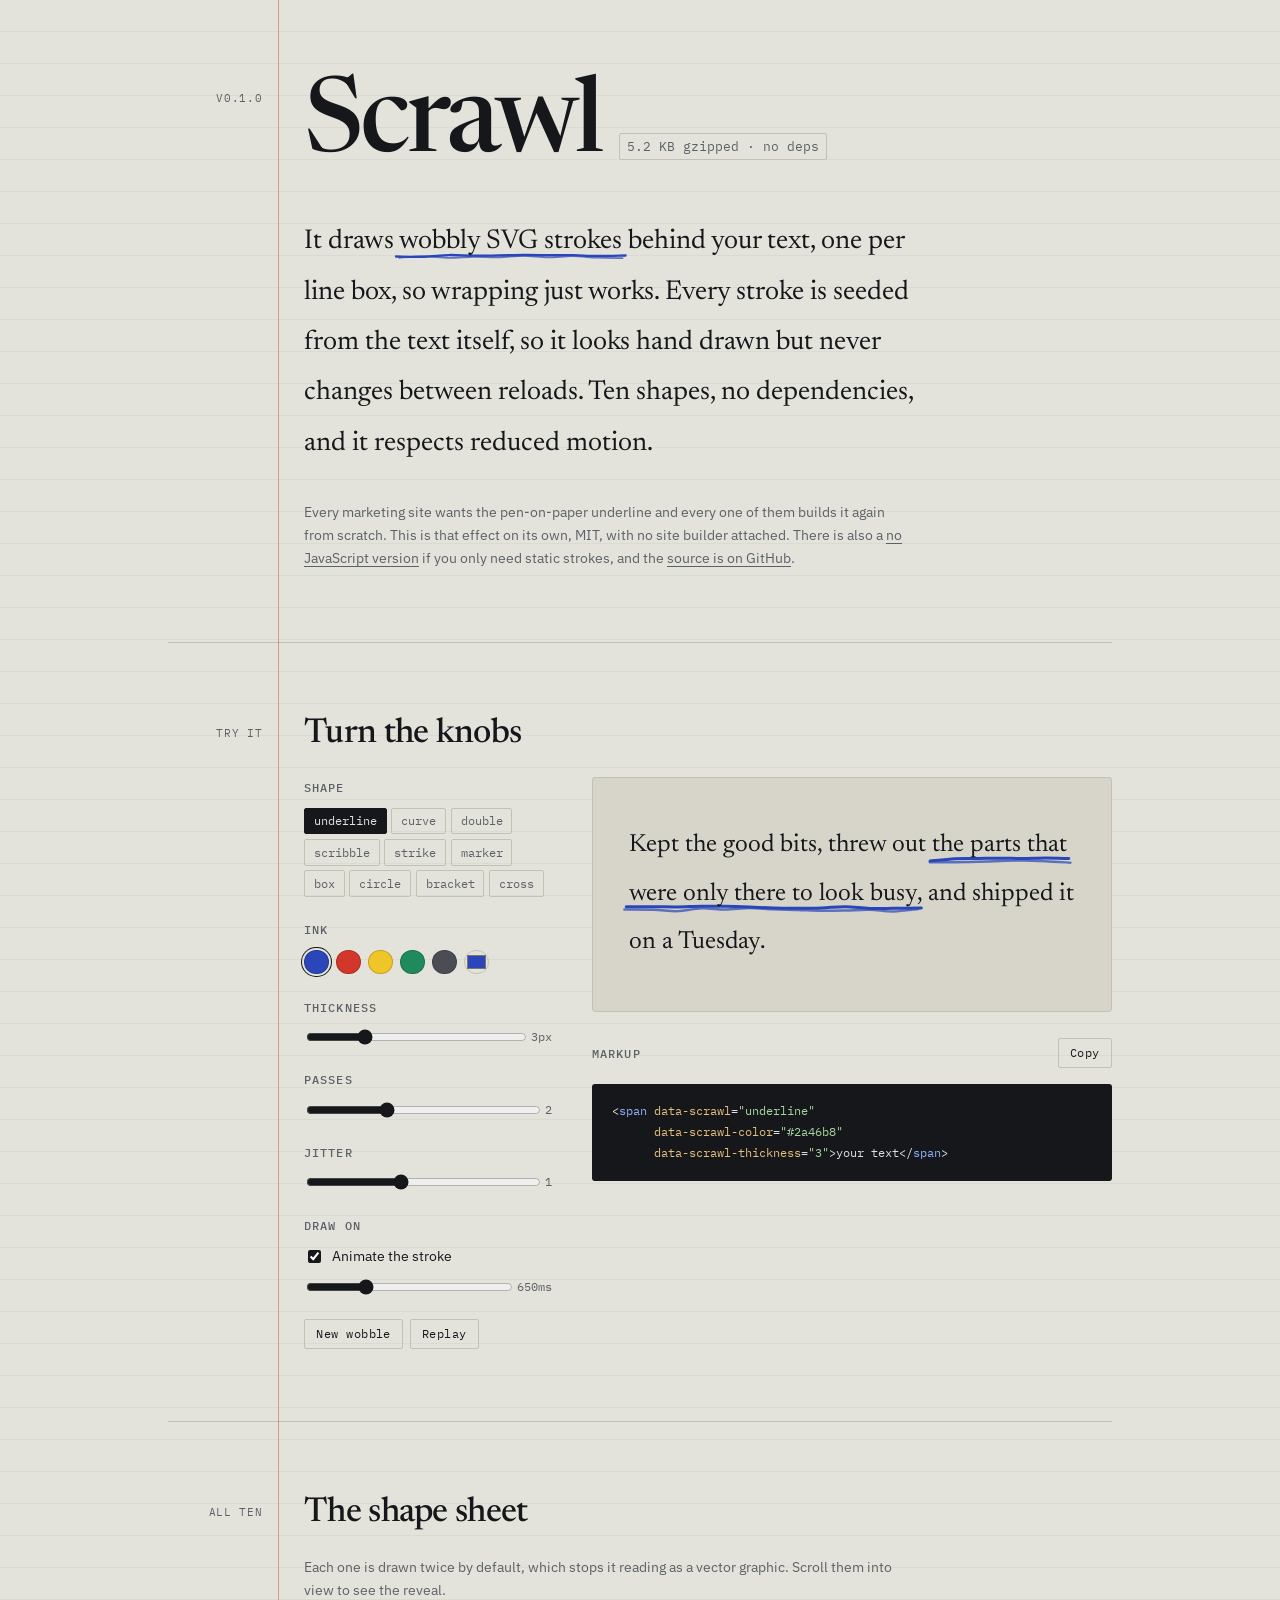
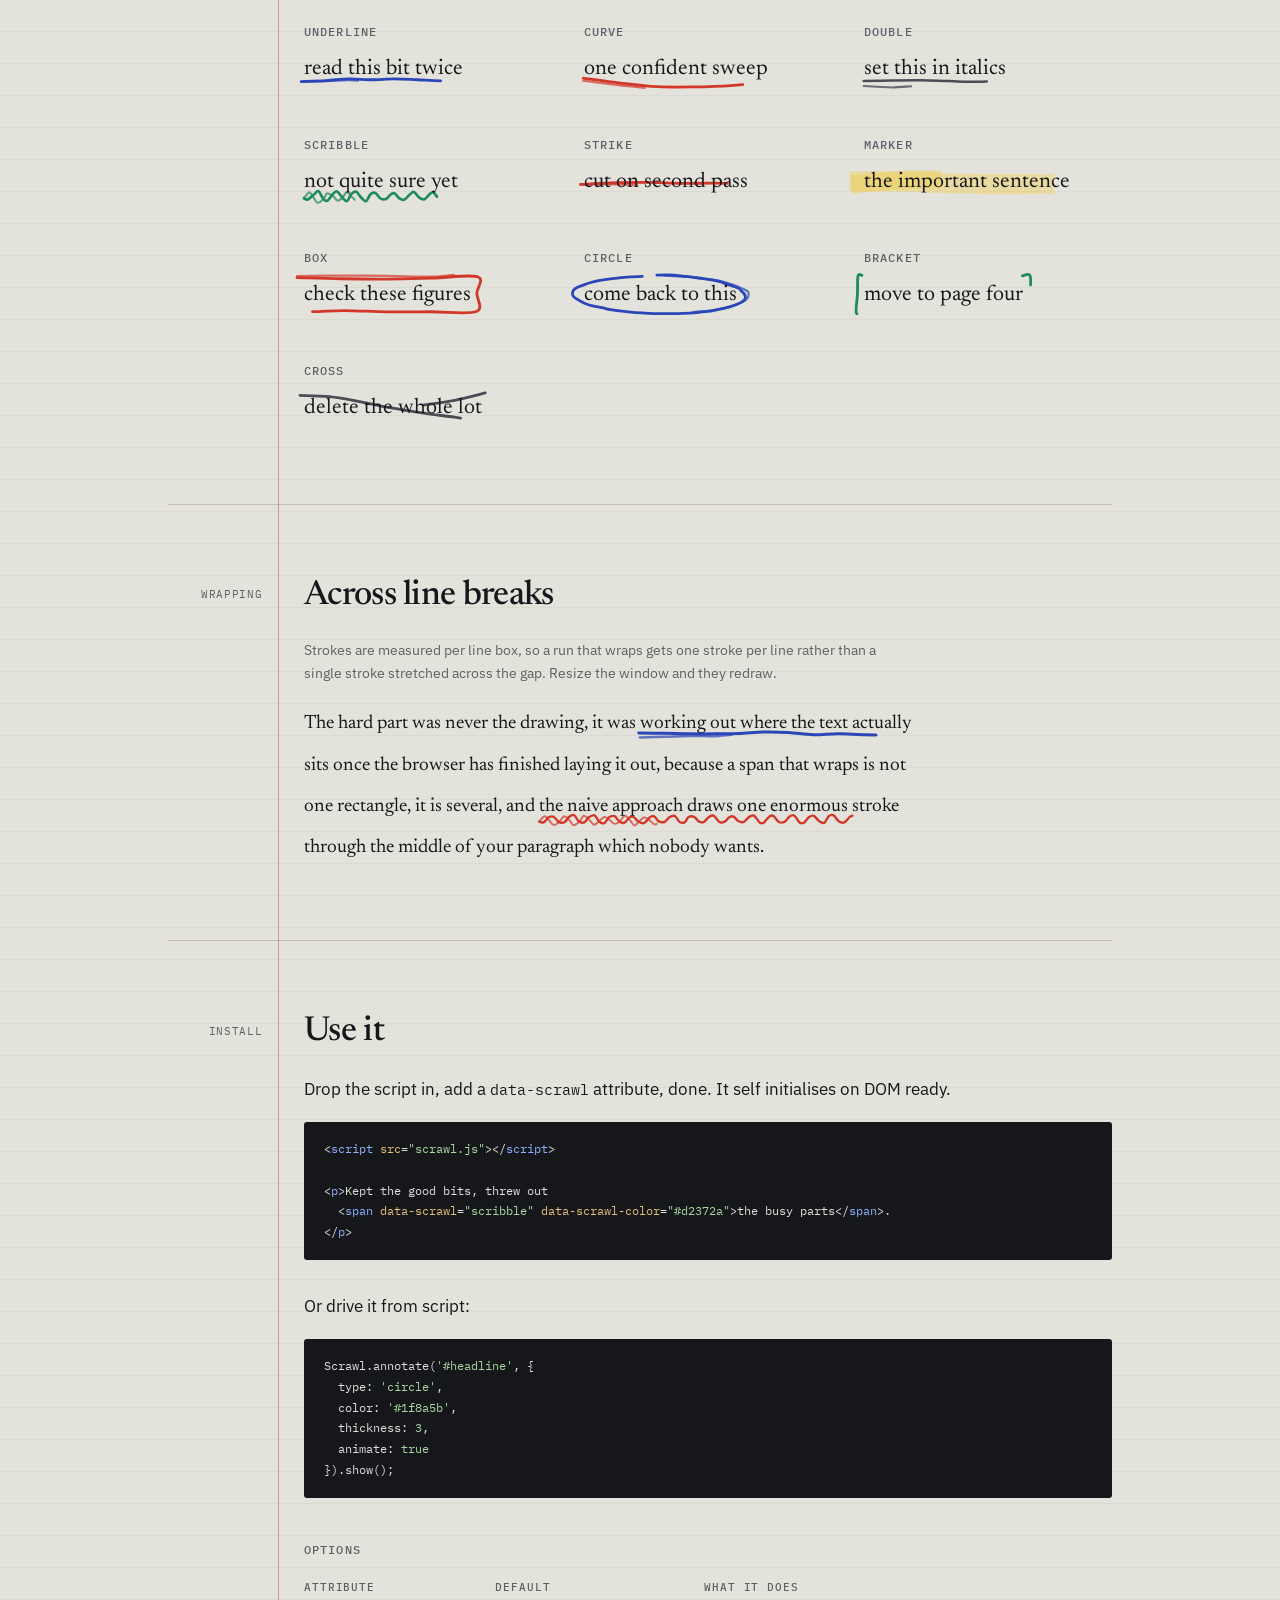
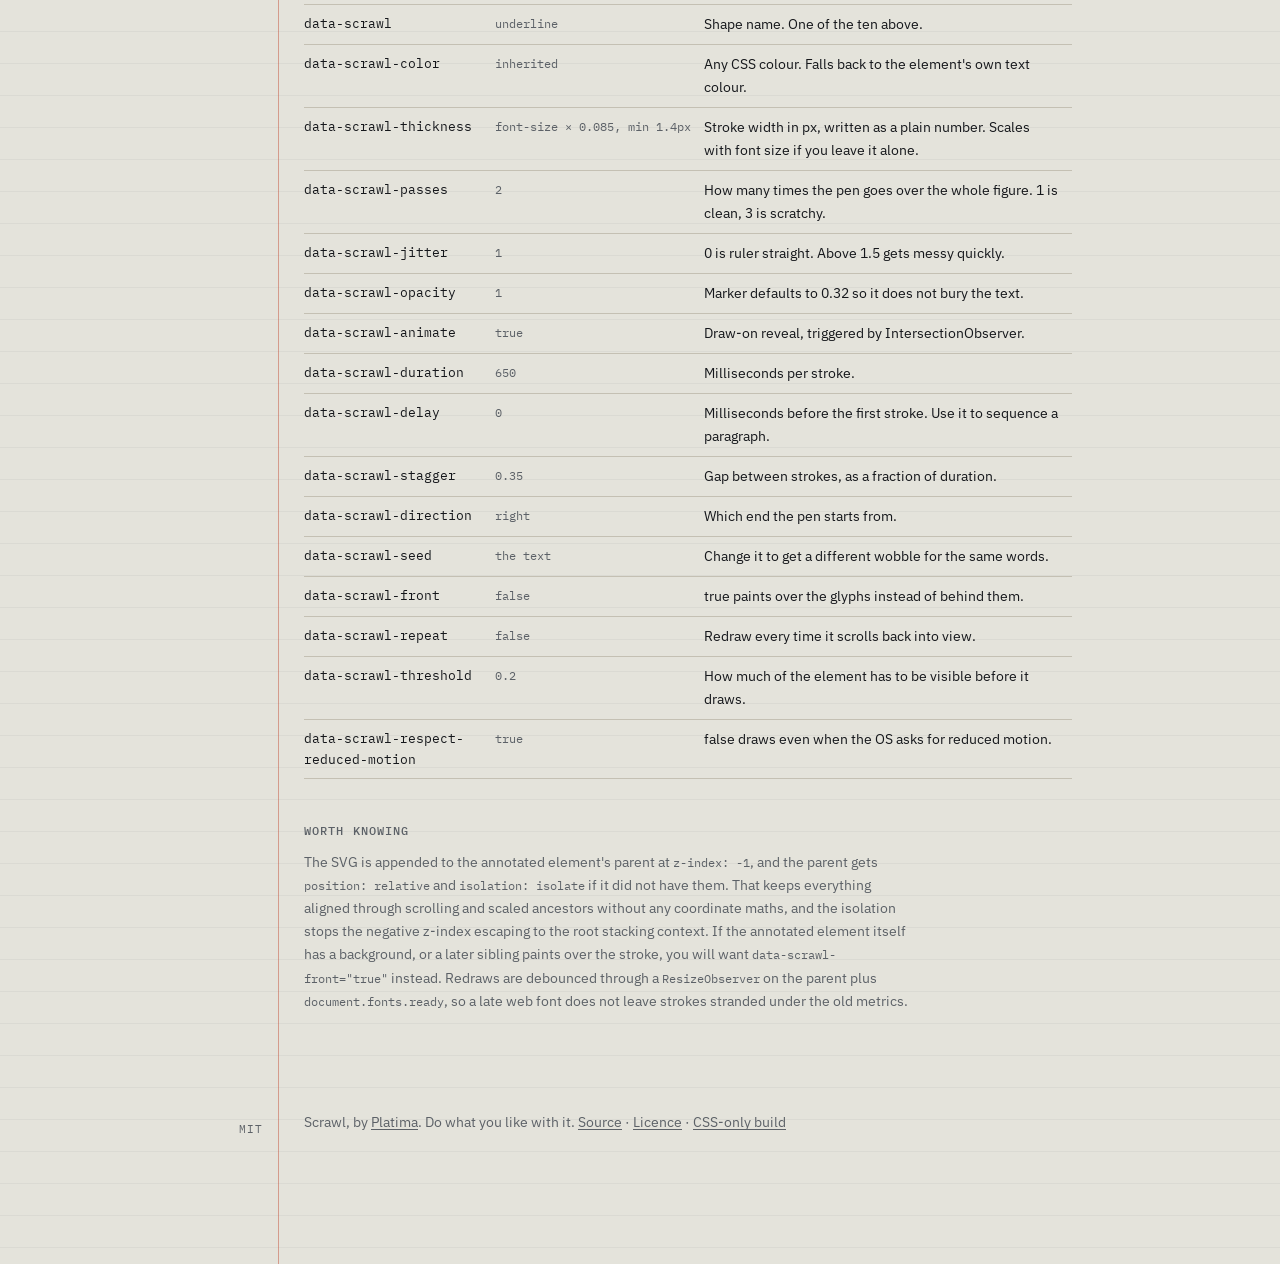
==== commit 13a8652e: "Use a colon rather than an em dash in the page titles The em dash was the most recognisable tell lef" ====
--- a/index.html
+++ b/index.html
@@ -3,12 +3,12 @@
 <head>
 <meta charset="utf-8">
 <meta name="viewport" content="width=device-width, initial-scale=1">
-<title>Scrawl — hand drawn annotations for HTML text</title>
+<title>Scrawl: hand drawn annotations for HTML text</title>
 <meta name="description" content="A dependency free library that draws wobbly SVG strokes behind your text. Underlines, scribbles, circles, highlighter marks.">
 <link rel="canonical" href="https://platima.github.io/scrawl/">
 <meta property="og:type" content="website">
 <meta property="og:url" content="https://platima.github.io/scrawl/">
-<meta property="og:title" content="Scrawl — hand drawn annotations for HTML text">
+<meta property="og:title" content="Scrawl: hand drawn annotations for HTML text">
 <meta property="og:description" content="Wobbly SVG strokes behind your text. Ten shapes, no dependencies, 5.2 KB gzipped.">
 <meta property="og:image" content="https://platima.github.io/scrawl/screenshots/shapes.png">
 <meta name="twitter:card" content="summary_large_image">
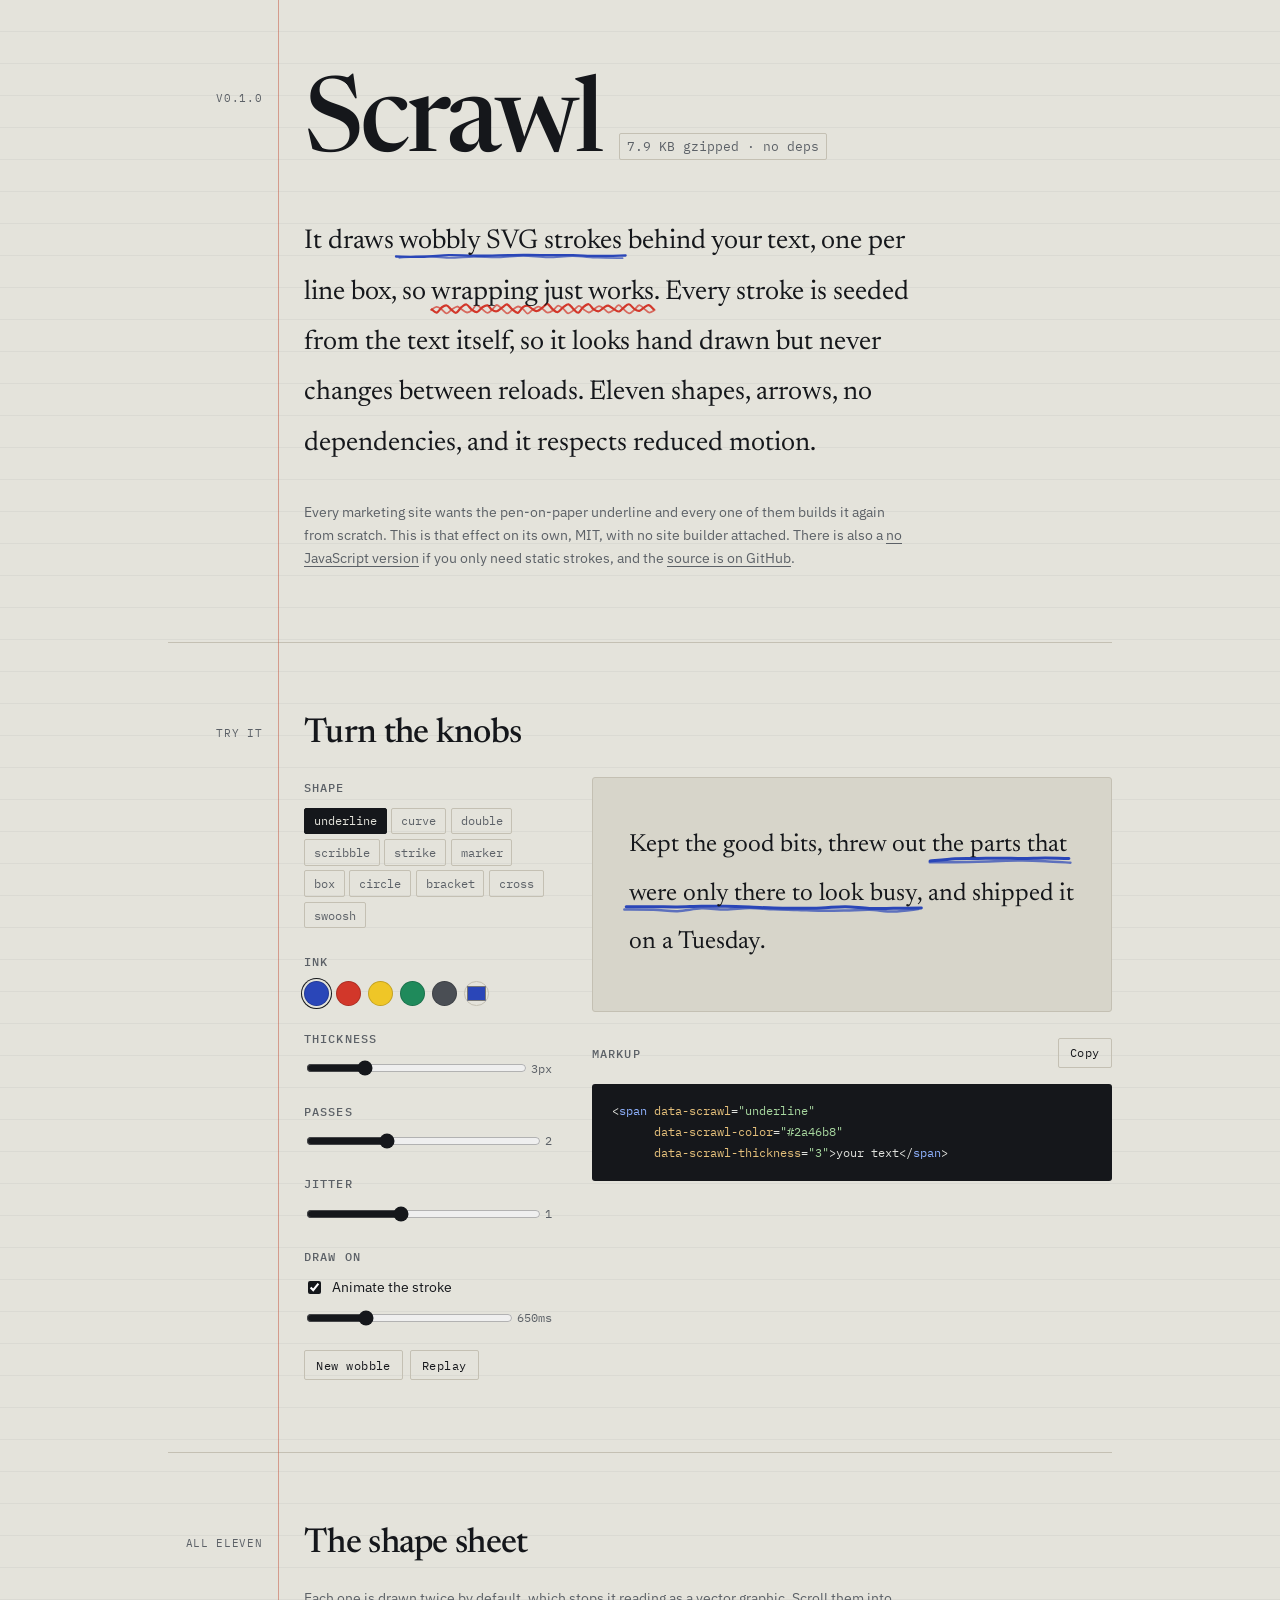
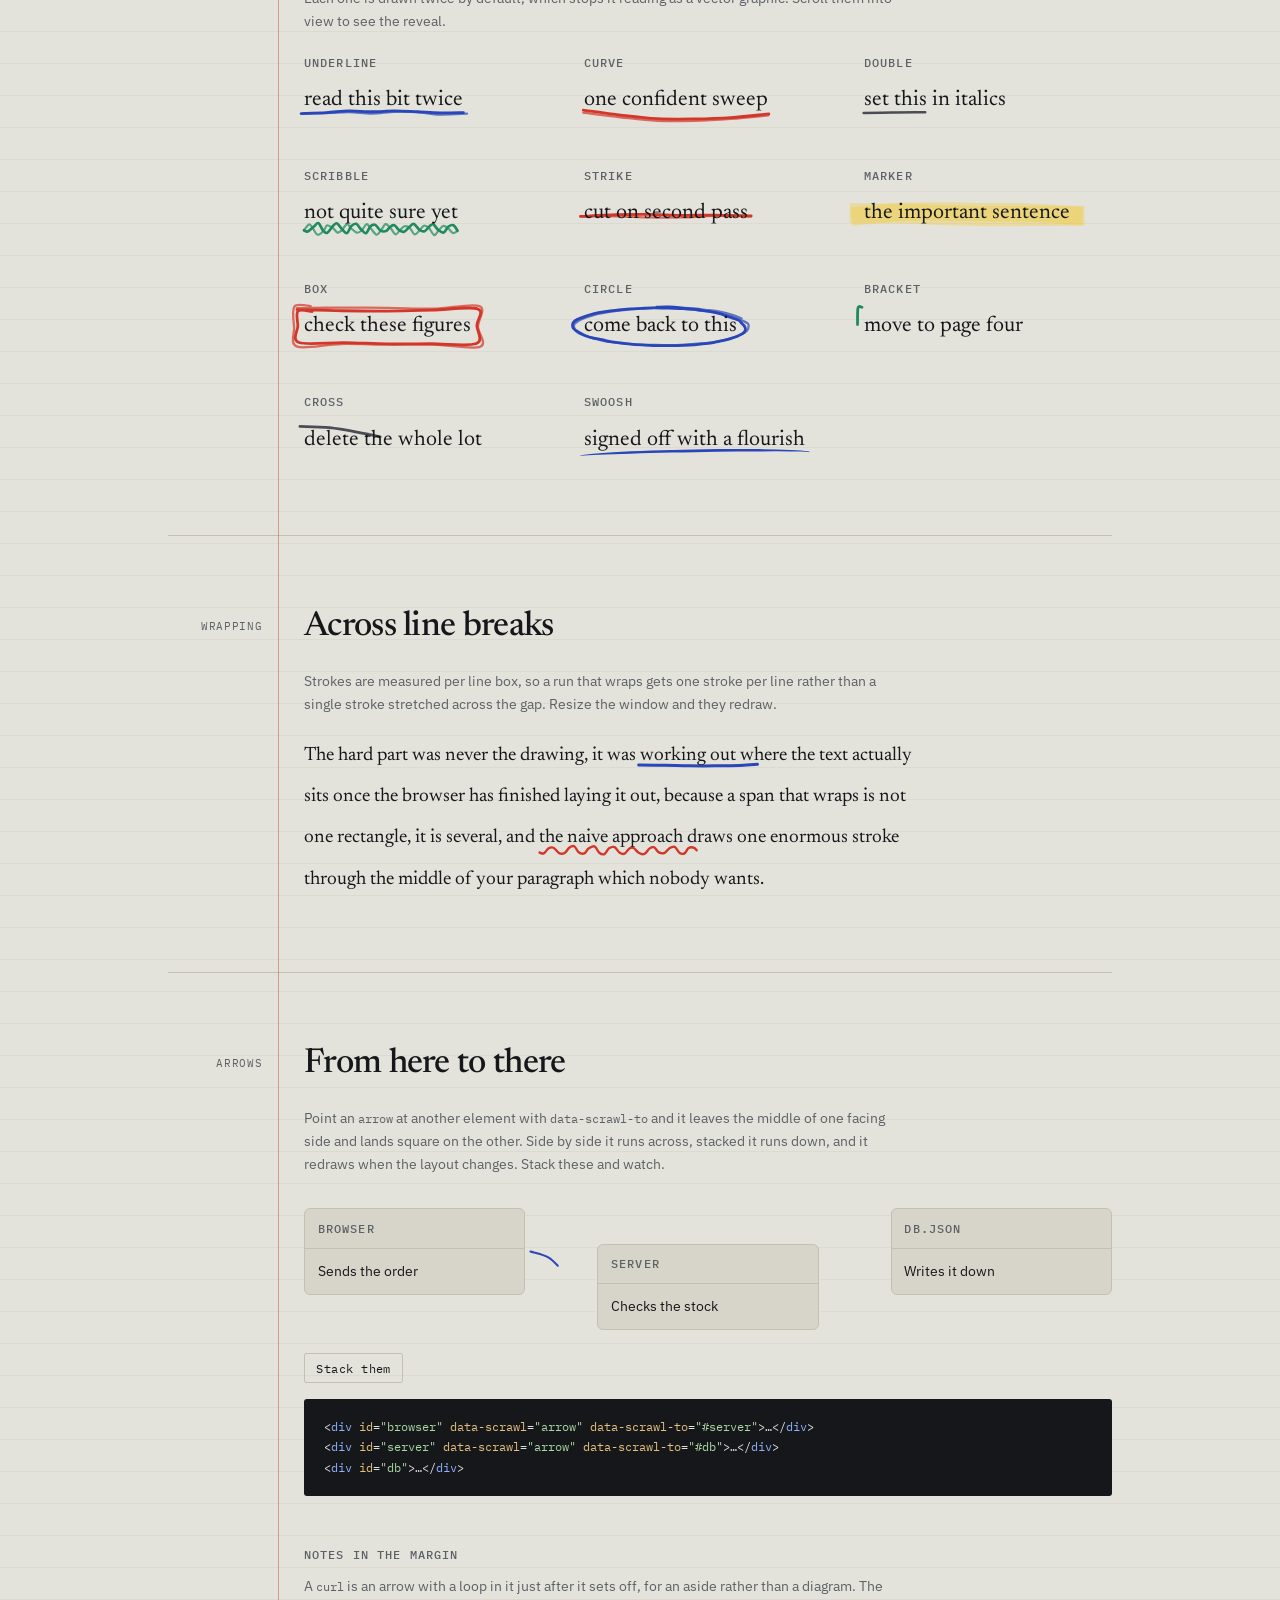
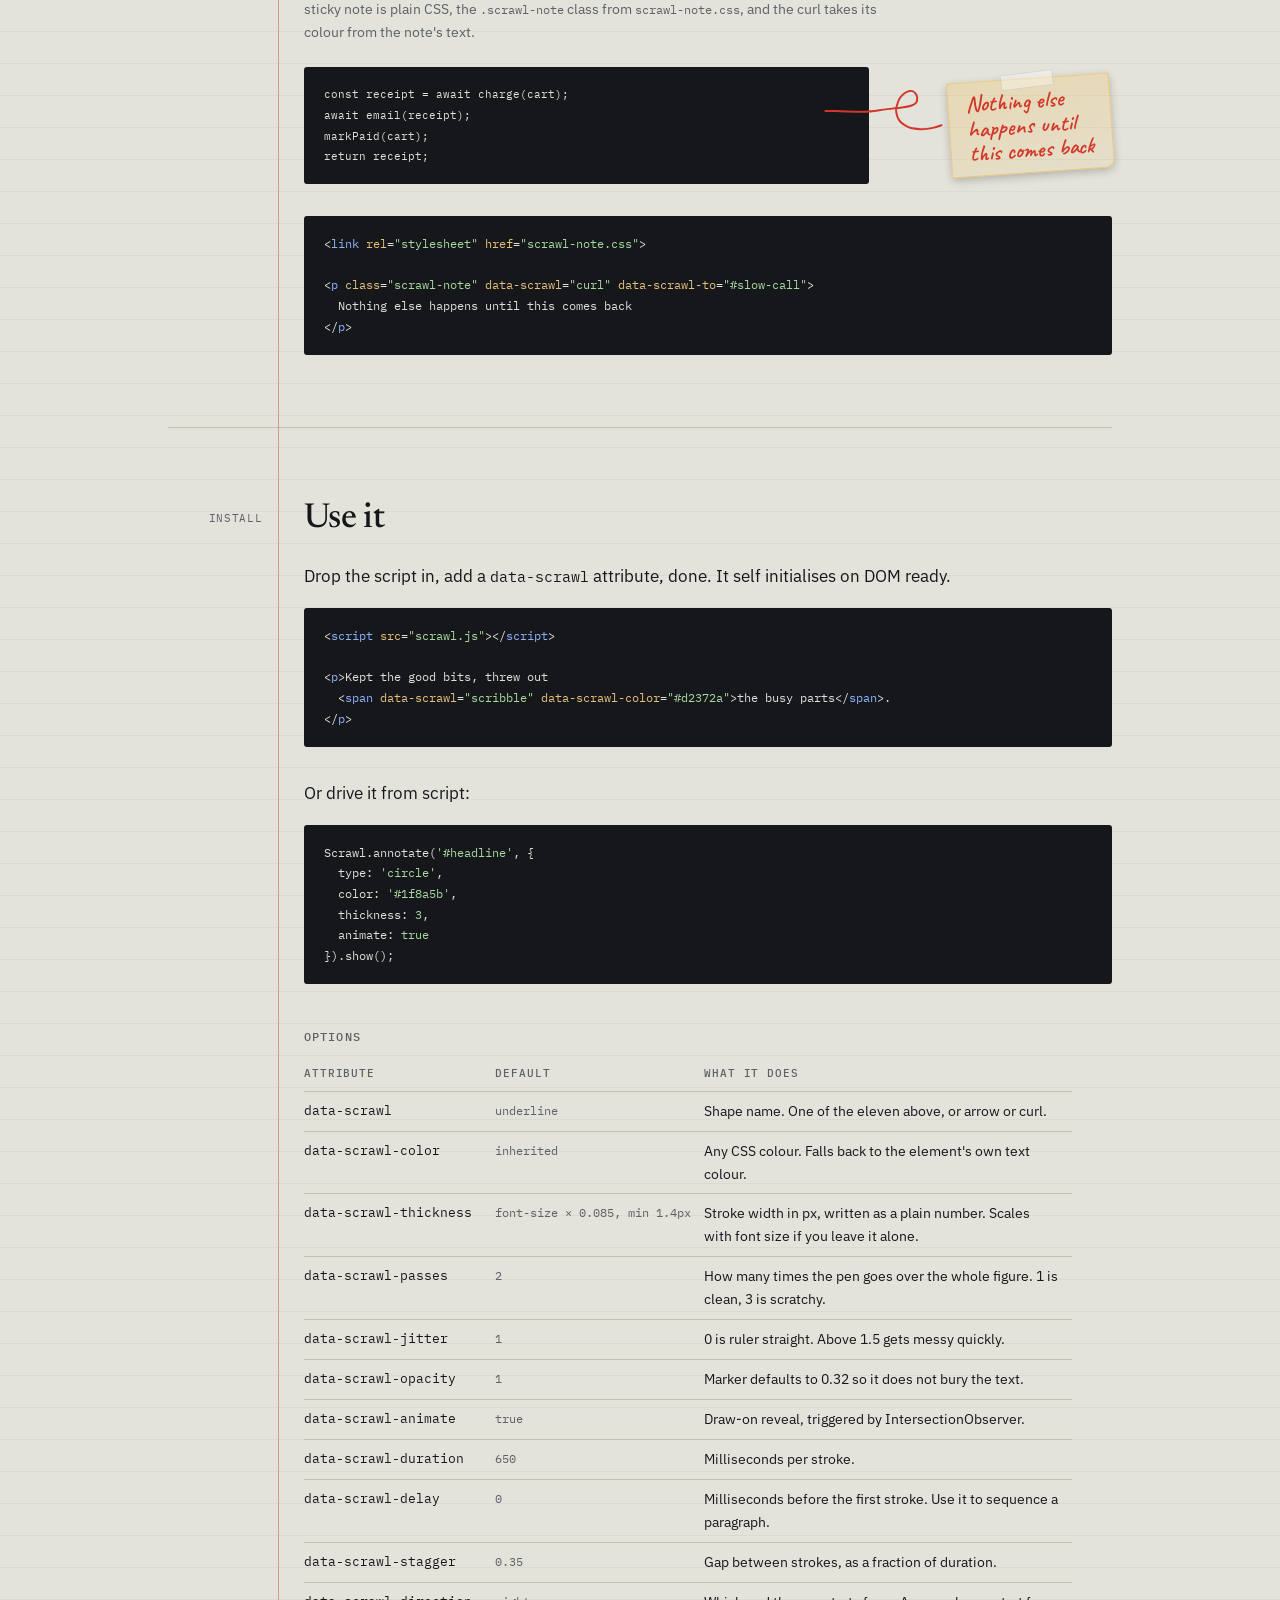
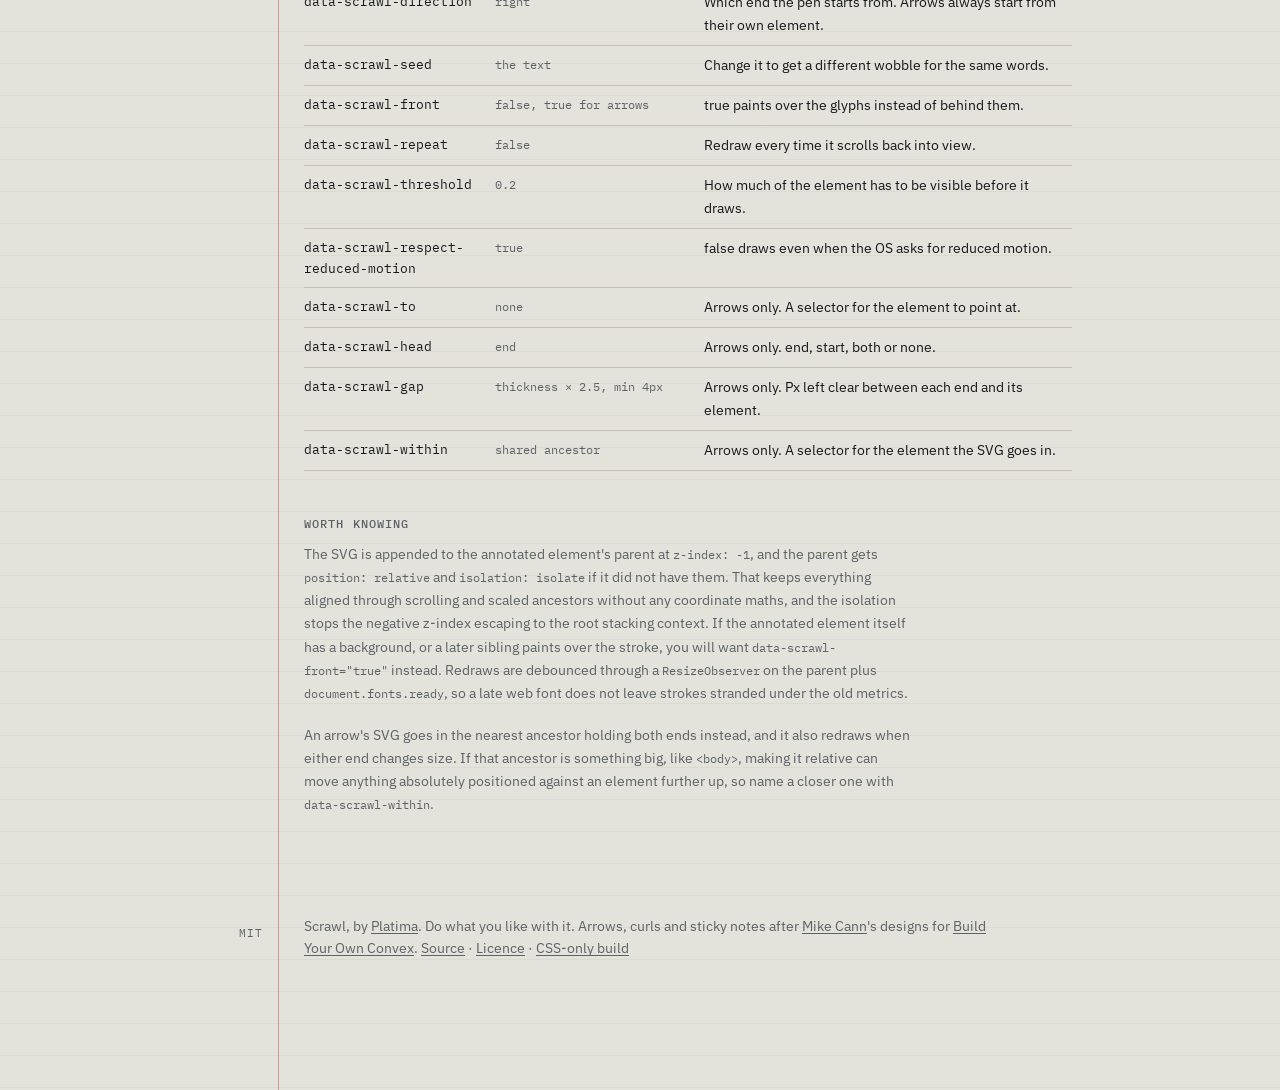
==== commit 04899b71: "Add arrows, curls and sticky notes, and Mike Cann's fixes - swoosh shape, SVGs trimmed to the ink th" ====
--- a/index.html
+++ b/index.html
@@ -4,19 +4,20 @@
 <meta charset="utf-8">
 <meta name="viewport" content="width=device-width, initial-scale=1">
 <title>Scrawl: hand drawn annotations for HTML text</title>
-<meta name="description" content="A dependency free library that draws wobbly SVG strokes behind your text. Underlines, scribbles, circles, highlighter marks.">
+<meta name="description" content="A dependency free library that draws wobbly SVG strokes behind your text. Underlines, scribbles, circles, highlighter marks, and arrows from one element to another.">
 <link rel="canonical" href="https://platima.github.io/scrawl/">
 <meta property="og:type" content="website">
 <meta property="og:url" content="https://platima.github.io/scrawl/">
 <meta property="og:title" content="Scrawl: hand drawn annotations for HTML text">
-<meta property="og:description" content="Wobbly SVG strokes behind your text. Ten shapes, no dependencies, 5.2 KB gzipped.">
+<meta property="og:description" content="Wobbly SVG strokes behind your text, and arrows between things. Eleven shapes, no dependencies, 7.9 KB gzipped.">
 <meta property="og:image" content="https://platima.github.io/scrawl/screenshots/shapes.png">
 <meta name="twitter:card" content="summary_large_image">
 <!-- The wordmark's own underline, so the tab needs no extra request. -->
 <link rel="icon" href="data:image/svg+xml,<svg xmlns='http://www.w3.org/2000/svg' viewBox='0 0 32 32'><path d='M4 21 C10 17.5 15 24 21 19.5 S27 18 29 21' fill='none' stroke='%232a46b8' stroke-width='4' stroke-linecap='round'/></svg>">
 <link rel="preconnect" href="https://fonts.googleapis.com">
 <link rel="preconnect" href="https://fonts.gstatic.com" crossorigin>
-<link href="https://fonts.googleapis.com/css2?family=Newsreader:opsz,wght@6..72,400;6..72,500;6..72,600&family=IBM+Plex+Mono:wght@400;500&family=IBM+Plex+Sans:wght@400;500&display=swap" rel="stylesheet">
+<link href="https://fonts.googleapis.com/css2?family=Newsreader:opsz,wght@6..72,400;6..72,500;6..72,600&family=IBM+Plex+Mono:wght@400;500&family=IBM+Plex+Sans:wght@400;500&family=Caveat:wght@600&display=swap" rel="stylesheet">
+<link rel="stylesheet" href="scrawl-note.css">
 <style>
   :root {
     --paper:      #e4e3db;
@@ -313,6 +314,62 @@
     max-width: 38rem;
   }
 
+  /* ---- arrows */
+
+  .flow {
+    display: flex;
+    gap: 4.5rem;
+    align-items: flex-start;
+    margin: 2rem 0 1.4rem;
+  }
+  /* Stacked is the phone layout, and the button forces it on a wide screen
+     so you can watch the arrows reroute. */
+  .flow.stacked { flex-direction: column; align-items: flex-start; gap: 3.2rem; }
+  @media (max-width: 40rem) {
+    .flow { flex-direction: column; gap: 3.2rem; }
+  }
+
+  .card {
+    flex: 1 1 0;
+    min-width: 0;
+    width: 100%;
+    max-width: 14rem;
+    background: var(--paper-deep);
+    border: 1px solid var(--rule);
+    border-radius: 6px;
+    overflow: hidden;
+  }
+  .flow.stacked .card { flex: none; }
+  .card:nth-child(2) { margin-top: 2.2rem; }
+  .flow.stacked .card:nth-child(2) { margin: 0 0 0 4rem; }
+  @media (max-width: 40rem) {
+    .card { flex: none; }
+    .card:nth-child(2) { margin: 0 0 0 3rem; }
+  }
+  .card h3 {
+    margin: 0;
+    padding: .55rem .8rem;
+    border-bottom: 1px solid var(--rule);
+  }
+  .card p { margin: 0; padding: .7rem .8rem; font-size: .88rem; }
+
+  .margin-demo {
+    display: grid;
+    grid-template-columns: minmax(0, 1fr) auto;
+    gap: 5rem;
+    align-items: center;
+    margin-top: 1.4rem;
+  }
+  .margin-demo pre { margin: 0; }
+  .scrawl-note {
+    font: 600 1.45rem/1.05 "Caveat", cursive;
+    color: var(--pen-red);
+  }
+  @media (max-width: 40rem) {
+    .margin-demo { grid-template-columns: minmax(0, 1fr); gap: 4rem; }
+    .margin-demo .scrawl-note { order: -1; justify-self: end; margin-right: 1rem; }
+  }
+
   /* ---- docs table */
 
   table { border-collapse: collapse; width: 100%; max-width: 48rem; font-size: .87rem; }
@@ -355,7 +412,7 @@
     <div class="mark">v0.1.0</div>
     <div class="wordmark">
       <h1>Scrawl</h1>
-      <span class="ver">5.2&nbsp;KB gzipped · no deps</span>
+      <span class="ver">7.9&nbsp;KB gzipped · no deps</span>
     </div>
 
     <p class="specimen-hero">
@@ -363,7 +420,7 @@
       behind your text, one per line box, so
       <span data-scrawl="scribble" data-scrawl-color="#d2372a" data-scrawl-delay="1100">wrapping just works</span>.
       Every stroke is <span data-scrawl="marker" data-scrawl-color="#efc627" data-scrawl-delay="2000">seeded from the text itself</span>,
-      so it looks hand drawn but never changes between reloads. Ten shapes,
+      so it looks hand drawn but never changes between reloads. Eleven shapes, arrows,
       <span data-scrawl="circle" data-scrawl-color="#1f8a5b" data-scrawl-delay="2900">no dependencies</span>,
       and it respects reduced motion.
     </p>
@@ -467,7 +524,7 @@
   <hr>
 
   <section class="row" id="shapes-sheet">
-    <div class="mark">all ten</div>
+    <div class="mark">all eleven</div>
     <h2>The shape sheet</h2>
     <p class="fine">Each one is drawn twice by default, which stops it reading as a vector graphic. Scroll them into view to see the reveal.</p>
     <div class="sheet-grid" id="grid"></div>
@@ -490,6 +547,61 @@
 
   <hr>
 
+  <section class="row" id="arrows">
+    <div class="mark">arrows</div>
+    <h2>From here to there</h2>
+    <p class="fine">
+      Point an <code>arrow</code> at another element with <code>data-scrawl-to</code> and it leaves the
+      middle of one facing side and lands square on the other. Side by side it runs across, stacked it runs
+      down, and it redraws when the layout changes. Stack these and watch.
+    </p>
+
+    <div class="flow" id="flow">
+      <div class="card" id="flow-browser" data-scrawl="arrow" data-scrawl-to="#flow-server"
+           data-scrawl-color="#2a46b8" data-scrawl-thickness="2">
+        <h3>browser</h3>
+        <p>Sends the order</p>
+      </div>
+      <div class="card" id="flow-server" data-scrawl="arrow" data-scrawl-to="#flow-db"
+           data-scrawl-color="#2a46b8" data-scrawl-thickness="2" data-scrawl-delay="700">
+        <h3>server</h3>
+        <p>Checks the stock</p>
+      </div>
+      <div class="card" id="flow-db">
+        <h3>db.json</h3>
+        <p>Writes it down</p>
+      </div>
+    </div>
+    <button class="btn" id="flow-flip" aria-pressed="false">Stack them</button>
+
+<pre>&lt;<span class="tag">div</span> <span class="attr">id</span>=<span class="val">"browser"</span> <span class="attr">data-scrawl</span>=<span class="val">"arrow"</span> <span class="attr">data-scrawl-to</span>=<span class="val">"#server"</span>&gt;…&lt;/<span class="tag">div</span>&gt;
+&lt;<span class="tag">div</span> <span class="attr">id</span>=<span class="val">"server"</span> <span class="attr">data-scrawl</span>=<span class="val">"arrow"</span> <span class="attr">data-scrawl-to</span>=<span class="val">"#db"</span>&gt;…&lt;/<span class="tag">div</span>&gt;
+&lt;<span class="tag">div</span> <span class="attr">id</span>=<span class="val">"db"</span>&gt;…&lt;/<span class="tag">div</span>&gt;</pre>
+
+    <h3 style="margin-top:3rem">Notes in the margin</h3>
+    <p class="fine">
+      A <code>curl</code> is an arrow with a loop in it just after it sets off, for an aside rather than a
+      diagram. The sticky note is plain CSS, the <code>.scrawl-note</code> class from
+      <code>scrawl-note.css</code>, and the curl takes its colour from the note's text.
+    </p>
+
+    <div class="margin-demo">
+<pre><code>const receipt = <span id="slow-call">await charge(cart);</span>
+await email(receipt);
+markPaid(cart);
+return receipt;</code></pre>
+      <p class="scrawl-note" data-scrawl="curl" data-scrawl-to="#slow-call">Nothing else<br>happens until<br>this comes back</p>
+    </div>
+
+<pre style="margin-top:2rem">&lt;<span class="tag">link</span> <span class="attr">rel</span>=<span class="val">"stylesheet"</span> <span class="attr">href</span>=<span class="val">"scrawl-note.css"</span>&gt;
+
+&lt;<span class="tag">p</span> <span class="attr">class</span>=<span class="val">"scrawl-note"</span> <span class="attr">data-scrawl</span>=<span class="val">"curl"</span> <span class="attr">data-scrawl-to</span>=<span class="val">"#slow-call"</span>&gt;
+  Nothing else happens until this comes back
+&lt;/<span class="tag">p</span>&gt;</pre>
+  </section>
+
+  <hr>
+
   <section class="row">
     <div class="mark">install</div>
     <h2>Use it</h2>
@@ -516,7 +628,7 @@
     <table>
       <thead><tr><th>Attribute</th><th>Default</th><th>What it does</th></tr></thead>
       <tbody>
-        <tr><td>data-scrawl</td><td>underline</td><td>Shape name. One of the ten above.</td></tr>
+        <tr><td>data-scrawl</td><td>underline</td><td>Shape name. One of the eleven above, or arrow or curl.</td></tr>
         <tr><td>data-scrawl-color</td><td>inherited</td><td>Any CSS colour. Falls back to the element's own text colour.</td></tr>
         <tr><td>data-scrawl-thickness</td><td>font-size × 0.085, min 1.4px</td><td>Stroke width in px, written as a plain number. Scales with font size if you leave it alone.</td></tr>
         <tr><td>data-scrawl-passes</td><td>2</td><td>How many times the pen goes over the whole figure. 1 is clean, 3 is scratchy.</td></tr>
@@ -526,12 +638,16 @@
         <tr><td>data-scrawl-duration</td><td>650</td><td>Milliseconds per stroke.</td></tr>
         <tr><td>data-scrawl-delay</td><td>0</td><td>Milliseconds before the first stroke. Use it to sequence a paragraph.</td></tr>
         <tr><td>data-scrawl-stagger</td><td>0.35</td><td>Gap between strokes, as a fraction of duration.</td></tr>
-        <tr><td>data-scrawl-direction</td><td>right</td><td>Which end the pen starts from.</td></tr>
+        <tr><td>data-scrawl-direction</td><td>right</td><td>Which end the pen starts from. Arrows always start from their own element.</td></tr>
         <tr><td>data-scrawl-seed</td><td>the text</td><td>Change it to get a different wobble for the same words.</td></tr>
-        <tr><td>data-scrawl-front</td><td>false</td><td>true paints over the glyphs instead of behind them.</td></tr>
+        <tr><td>data-scrawl-front</td><td>false, true for arrows</td><td>true paints over the glyphs instead of behind them.</td></tr>
         <tr><td>data-scrawl-repeat</td><td>false</td><td>Redraw every time it scrolls back into view.</td></tr>
         <tr><td>data-scrawl-threshold</td><td>0.2</td><td>How much of the element has to be visible before it draws.</td></tr>
         <tr><td>data-scrawl-respect-reduced-motion</td><td>true</td><td>false draws even when the OS asks for reduced motion.</td></tr>
+        <tr><td>data-scrawl-to</td><td>none</td><td>Arrows only. A selector for the element to point at.</td></tr>
+        <tr><td>data-scrawl-head</td><td>end</td><td>Arrows only. end, start, both or none.</td></tr>
+        <tr><td>data-scrawl-gap</td><td>thickness × 2.5, min 4px</td><td>Arrows only. Px left clear between each end and its element.</td></tr>
+        <tr><td>data-scrawl-within</td><td>shared ancestor</td><td>Arrows only. A selector for the element the SVG goes in.</td></tr>
       </tbody>
     </table>
     </div>
@@ -547,12 +663,20 @@
       <code>ResizeObserver</code> on the parent plus <code>document.fonts.ready</code>, so a late web font
       does not leave strokes stranded under the old metrics.
     </p>
+    <p class="fine">
+      An arrow's SVG goes in the nearest ancestor holding both ends instead, and it also redraws when
+      either end changes size. If that ancestor is something big, like <code>&lt;body&gt;</code>, making it
+      relative can move anything absolutely positioned against an element further up, so name a closer one
+      with <code>data-scrawl-within</code>.
+    </p>
   </section>
 
   <footer class="row">
     <div class="mark">MIT</div>
     <p>
       Scrawl, by <a href="https://github.com/platima">Platima</a>. Do what you like with it.
+      Arrows, curls and sticky notes after <a href="https://github.com/mikecann">Mike Cann</a>'s designs
+      for <a href="https://explained.convex.dev/build-your-own-convex/">Build Your Own Convex</a>.
       <a href="https://github.com/platima/scrawl">Source</a> ·
       <a href="https://github.com/platima/scrawl/blob/main/LICENSE">Licence</a> ·
       <a href="css-only.html">CSS-only build</a>
@@ -706,6 +830,14 @@
   });
 
   document.getElementById('replay').addEventListener('click', function () { build(true); });
+
+  /* The arrows redraw themselves when the flow box changes size, so all
+     the button has to do is change the layout. */
+  document.getElementById('flow-flip').addEventListener('click', function () {
+    var stacked = document.getElementById('flow').classList.toggle('stacked');
+    this.setAttribute('aria-pressed', stacked ? 'true' : 'false');
+    this.textContent = stacked ? 'Side by side' : 'Stack them';
+  });
 
   /* Surface reduced motion rather than silently doing nothing, which just
      looks like the animation is broken. */
@@ -765,12 +897,13 @@
     box: 'check these figures',
     circle: 'come back to this',
     bracket: 'move to page four',
-    cross: 'delete the whole lot'
+    cross: 'delete the whole lot',
+    swoosh: 'signed off with a flourish'
   };
   var INKS = {
     underline: '#2a46b8', curve: '#d2372a', double: '#4a4e54', scribble: '#1f8a5b',
     strike: '#d2372a', marker: '#efc627', box: '#d2372a', circle: '#2a46b8',
-    bracket: '#1f8a5b', cross: '#4a4e54'
+    bracket: '#1f8a5b', cross: '#4a4e54', swoosh: '#2a46b8'
   };
 
   var grid = document.getElementById('grid');
--- a/scrawl-note.css
+++ b/scrawl-note.css
@@ -0,0 +1,49 @@
+/*!
+ * Scrawl notes v0.1.0
+ * A sticky note with a strip of tape across the top, for a handwritten
+ * aside. Pairs with the curl in scrawl.js and works without it. No
+ * dependencies. MIT licence.
+ */
+
+/* The element is the paper, so an arrow pointed at it or from it measures
+   the note you can see rather than just the words on it. It shrinks to its
+   text, so position and width are left to you. */
+.scrawl-note {
+  --scrawl-note: #f3b01c;
+  --scrawl-tape: rgb(255 255 255 / 35%);
+  --scrawl-tilt: -4deg;
+  position: relative;
+  width: -moz-fit-content;
+  width: fit-content;
+  max-width: 100%;
+  margin: 0;
+  padding: .45em .75em .4em;
+  border: 1px solid color-mix(in srgb, var(--scrawl-note) 40%, transparent);
+  /* One corner rounder than the rest, where the paper has started to lift. */
+  border-radius: 3px 3px 9px 3px;
+  /* Translucent, so the same note reads as paper on a light page and on a
+     dark one. */
+  background: linear-gradient(170deg,
+    color-mix(in srgb, var(--scrawl-note) 20%, transparent),
+    color-mix(in srgb, var(--scrawl-note) 9%, transparent));
+  box-shadow: 0 3px 9px rgb(0 0 0 / 22%);
+  transform: rotate(var(--scrawl-tilt));
+}
+
+.scrawl-note::after {
+  content: "";
+  position: absolute;
+  left: 50%;
+  top: -.32em;
+  width: 2.2em;
+  height: .62em;
+  transform: translateX(-50%) rotate(-3deg);
+  background: var(--scrawl-tape);
+  /* The edge is what shows on a light page, where the strip itself is
+     barely lighter than the paper. */
+  border: 1px solid rgb(128 128 128 / 22%);
+  pointer-events: none;
+}
+
+/* Straight, for a note that has to line up with something. */
+.scrawl-note--level { --scrawl-tilt: 0deg; }
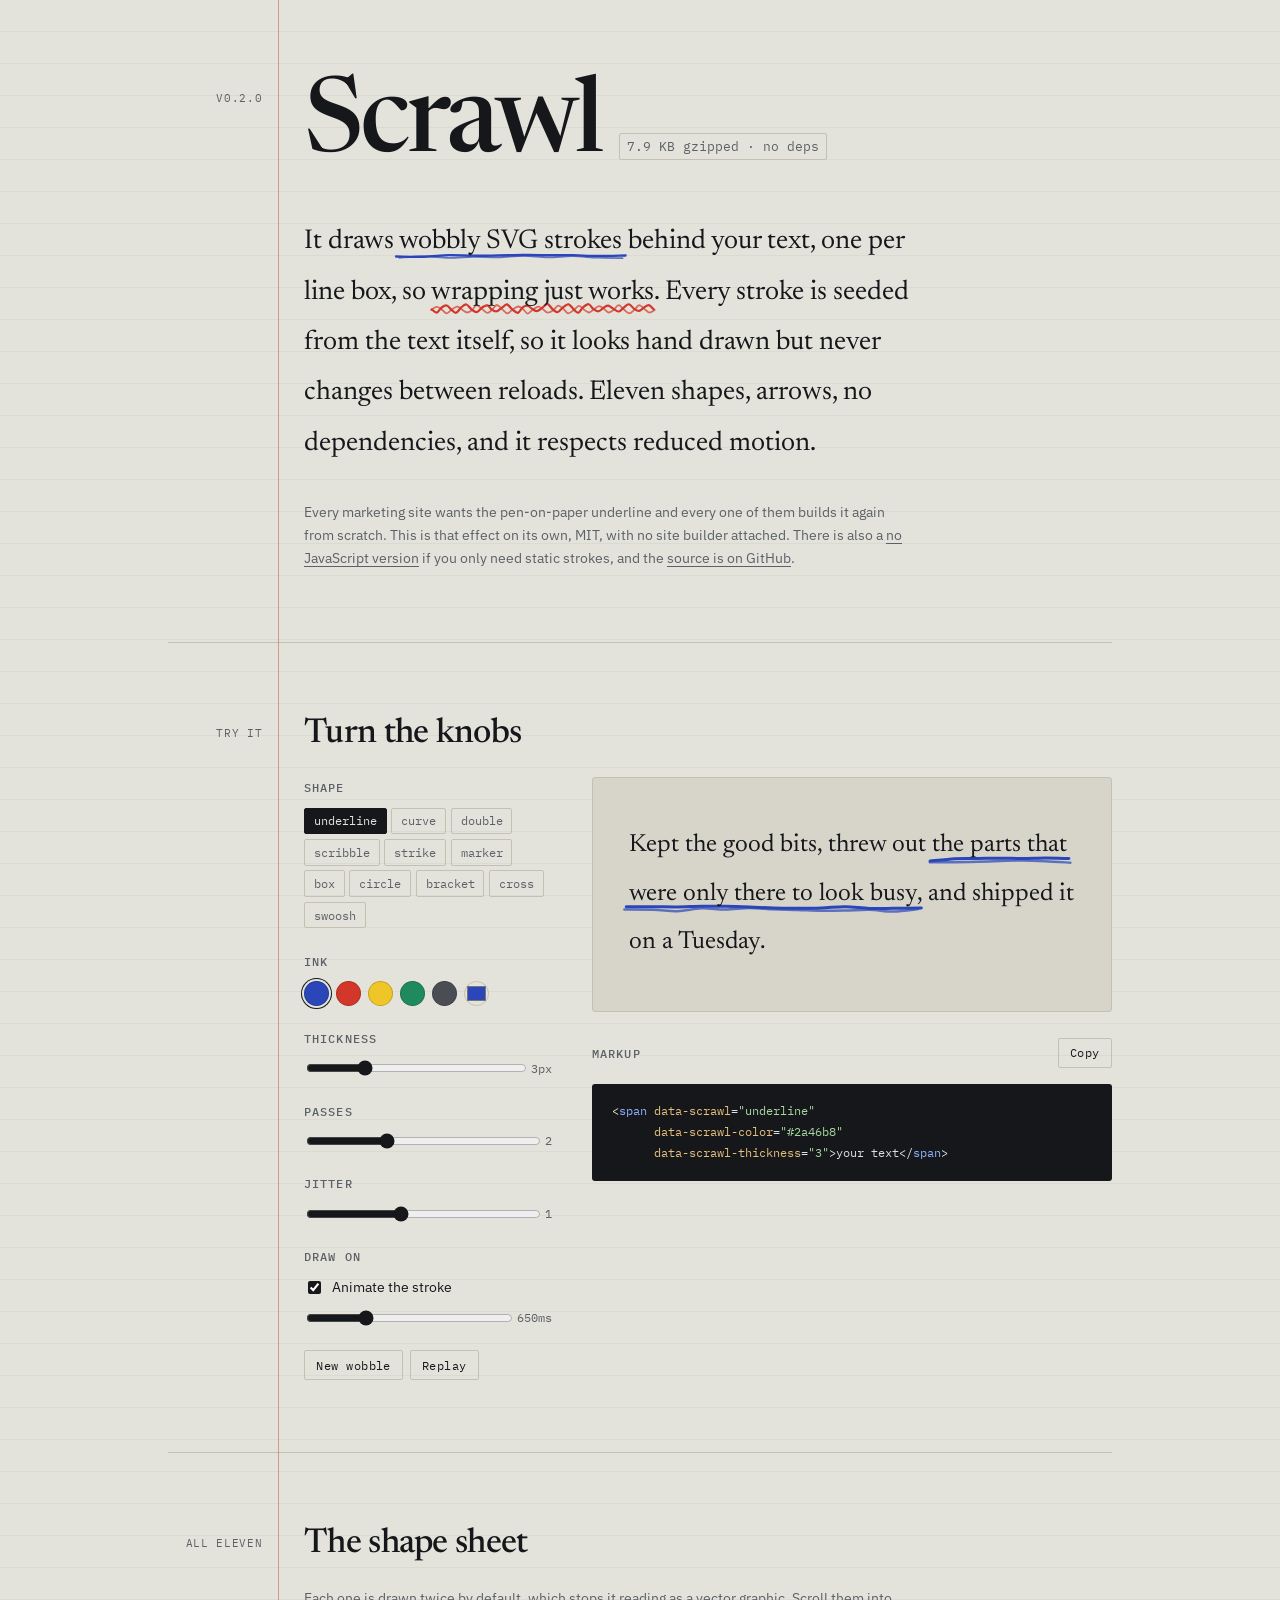
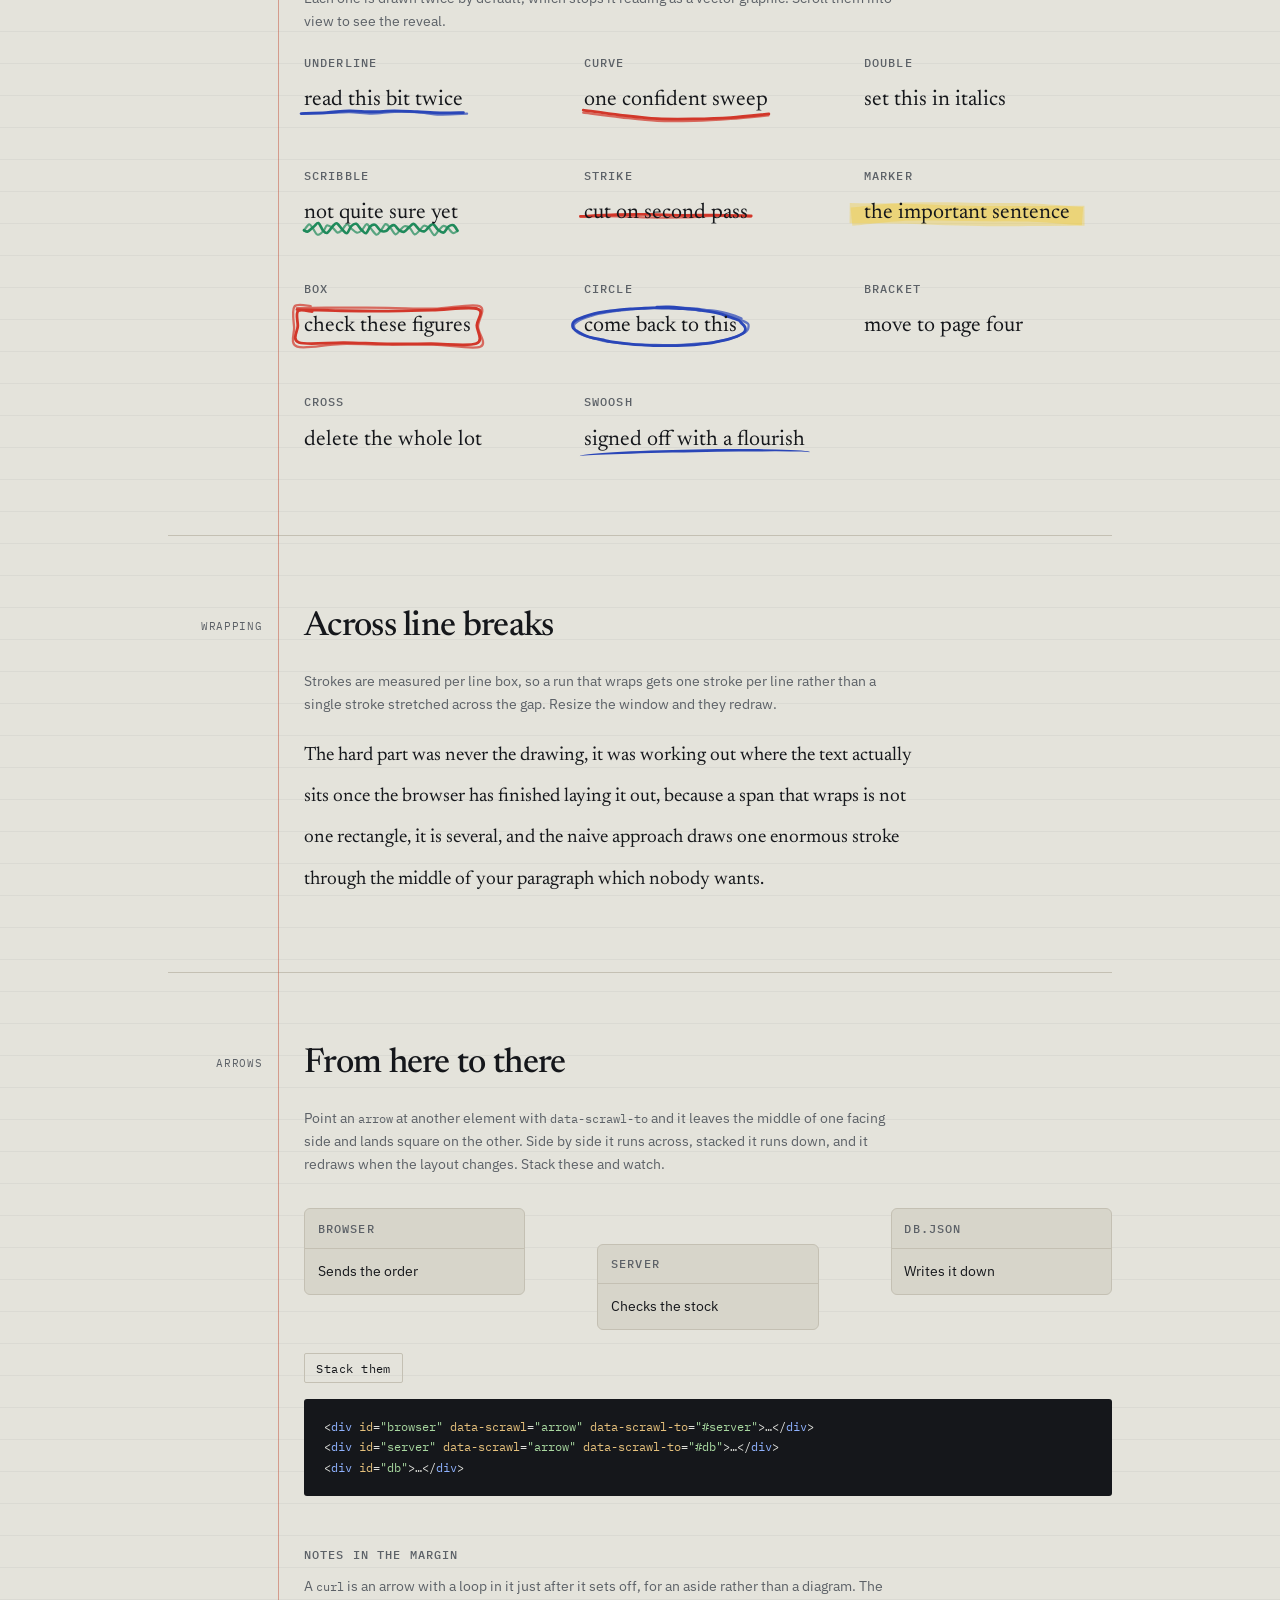
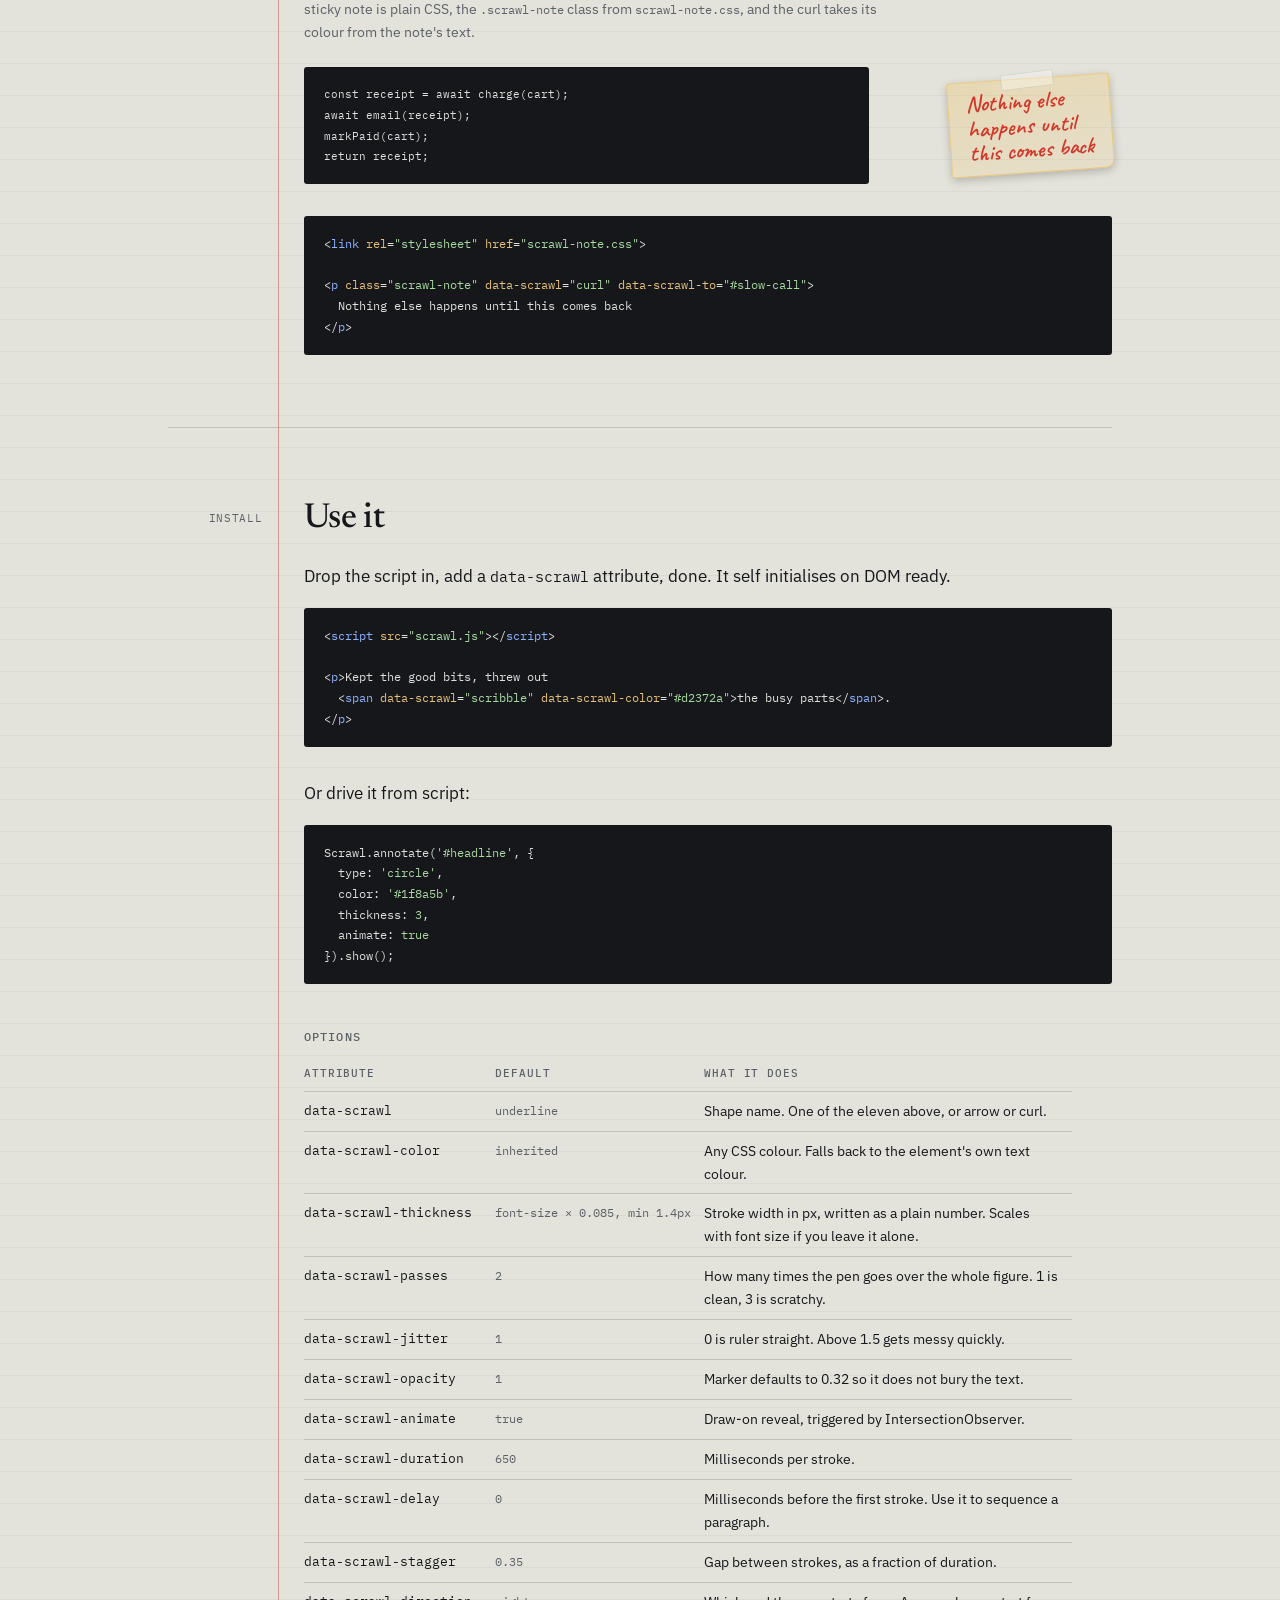
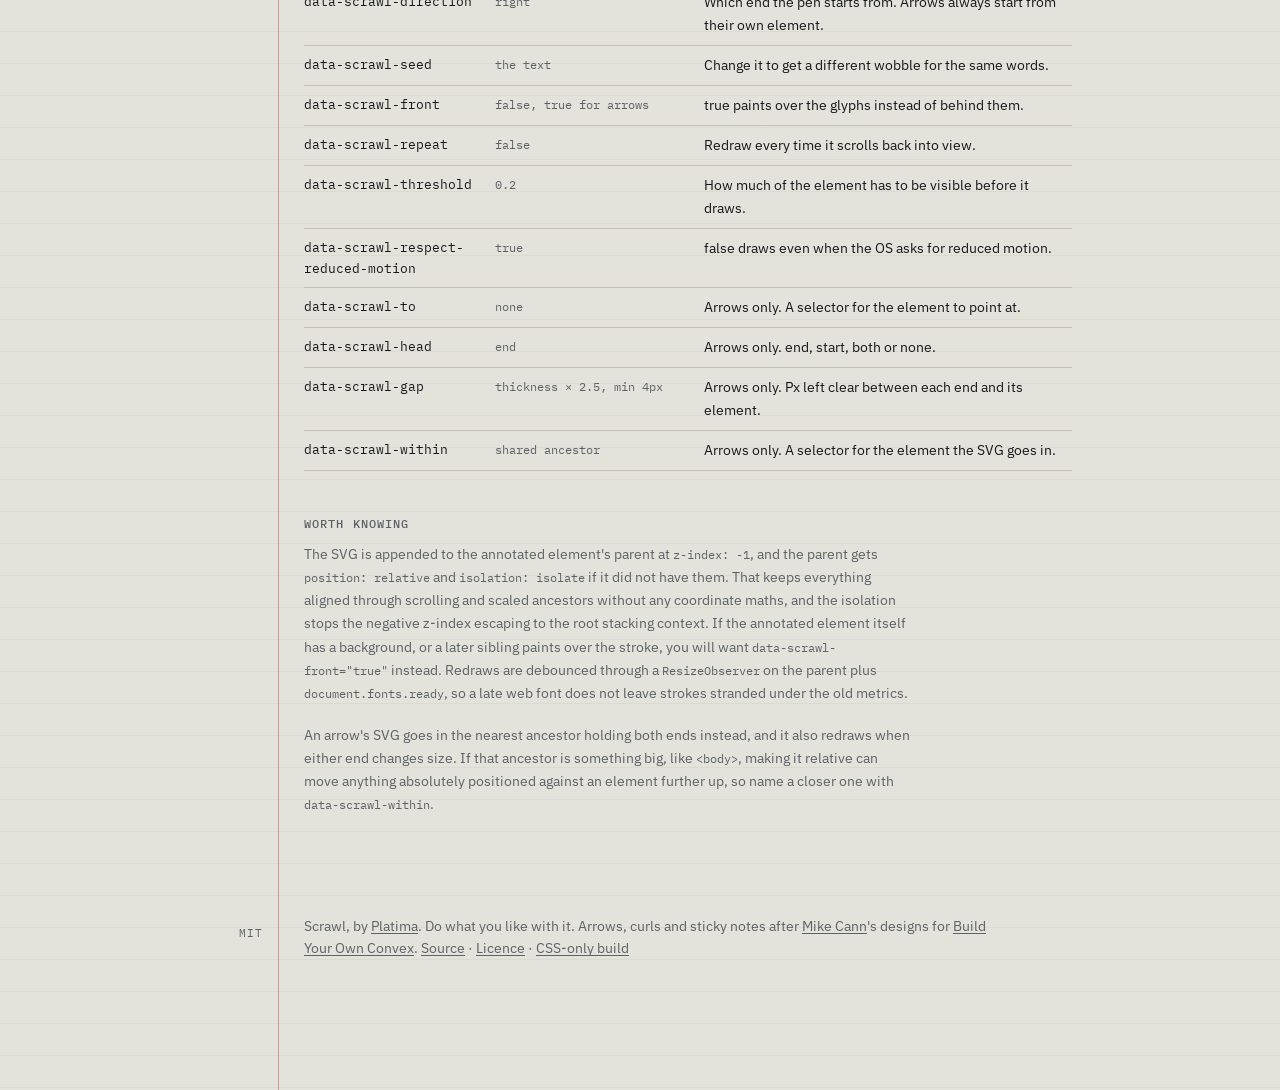
==== commit d6d2ee67: "Release 0.2.0 Bump every banner, Scrawl.version, the demo's margin mark and the README's jsDelivr pi" ====
--- a/index.html
+++ b/index.html
@@ -409,7 +409,7 @@
 <div class="sheet">
 
   <header class="row">
-    <div class="mark">v0.1.0</div>
+    <div class="mark">v0.2.0</div>
     <div class="wordmark">
       <h1>Scrawl</h1>
       <span class="ver">7.9&nbsp;KB gzipped · no deps</span>
--- a/scrawl-note.css
+++ b/scrawl-note.css
@@ -1,5 +1,5 @@
 /*!
- * Scrawl notes v0.1.0
+ * Scrawl notes v0.2.0
  * A sticky note with a strip of tape across the top, for a handwritten
  * aside. Pairs with the curl in scrawl.js and works without it. No
  * dependencies. MIT licence.
